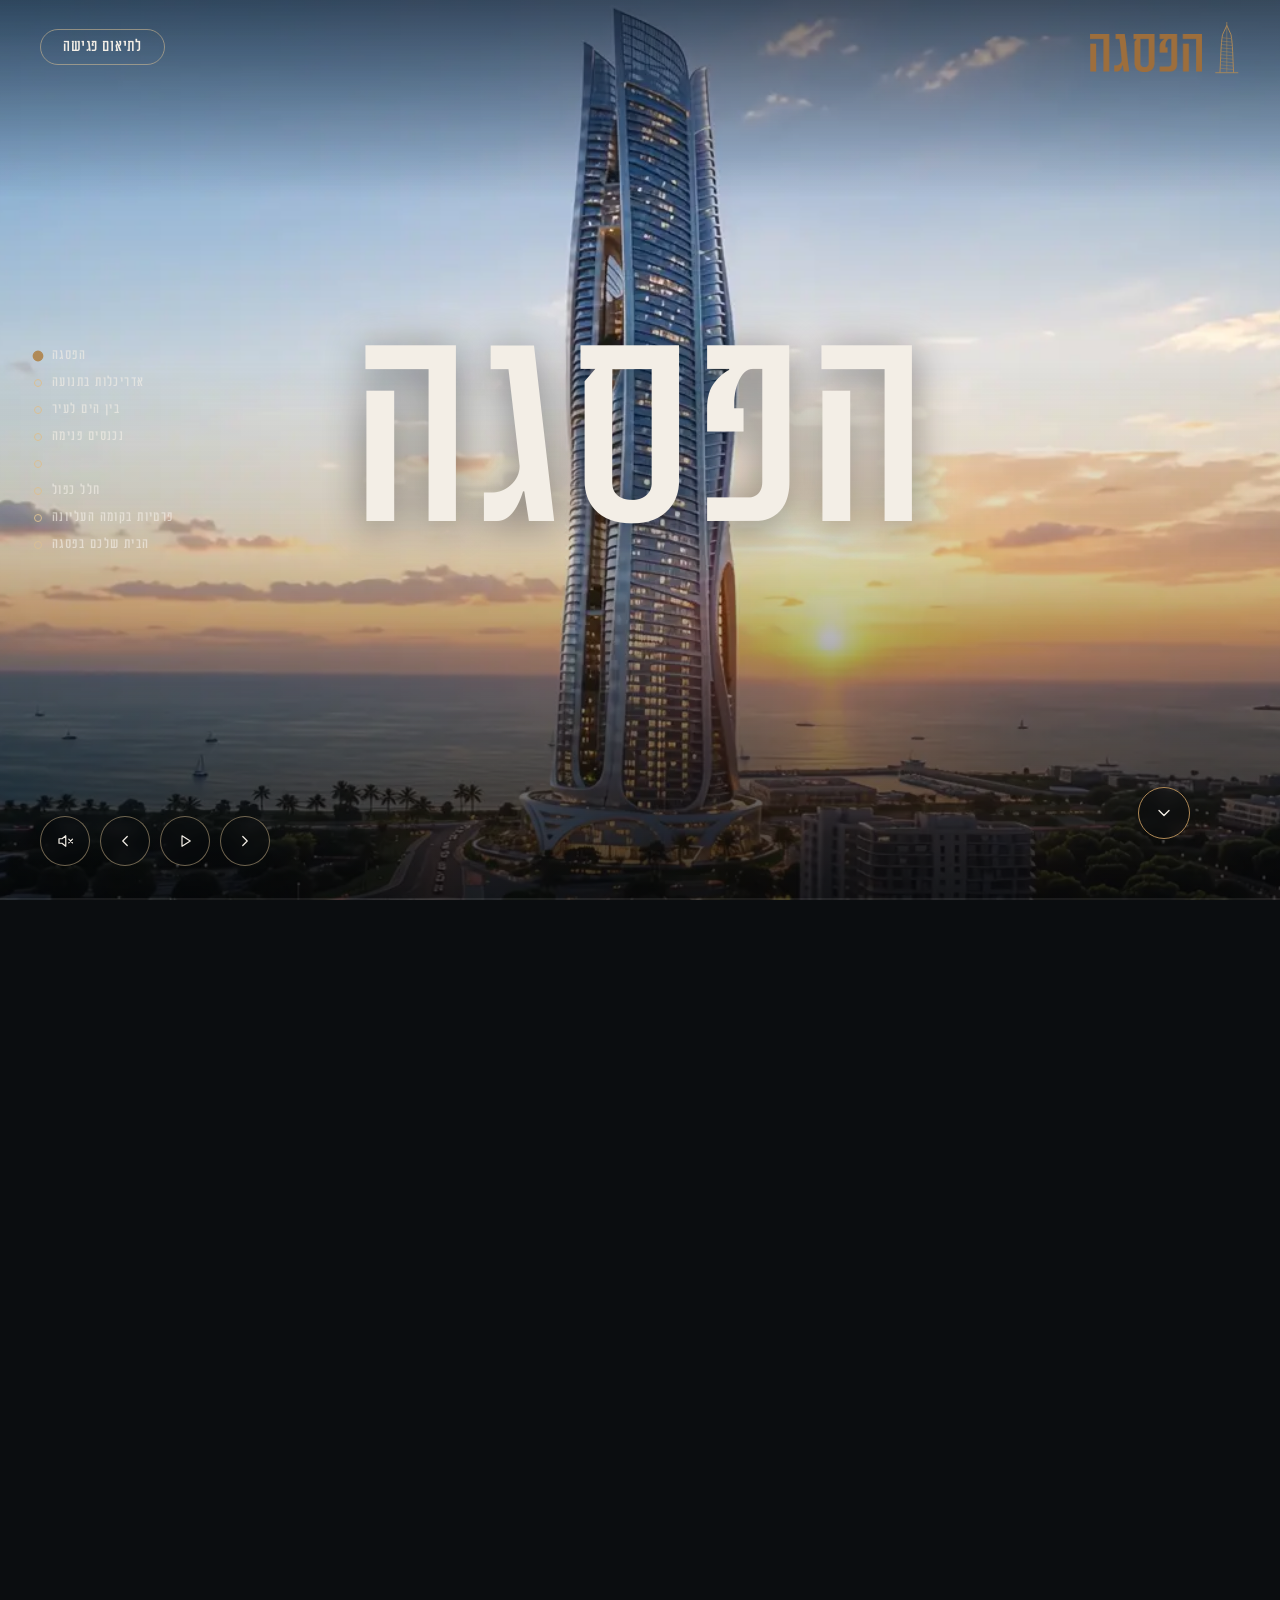
==== index.html @ 5bf7eaab "Arrow-only next button on the right under captions" ====
<!doctype html>
<html lang="he" dir="rtl">
<head>
<meta charset="utf-8">
<meta name="viewport" content="width=device-width, initial-scale=1">
<title>הפסגה</title>
<style>
  @font-face{font-family:"FbElitism";src:url([data-uri]) format("opentype");font-weight:100 900;font-style:normal;font-display:block}
  :root{
    --gold:#b08a57; --gold-soft:#d9bf94; --ink:#0b0d10; --text:#f3eee6; --muted:rgba(243,238,230,.65);
  }
  *{box-sizing:border-box;margin:0;padding:0}
  html{scroll-behavior:auto}
  body{background:var(--ink);color:var(--text);font-family:"FbElitism",system-ui,sans-serif;overflow-x:hidden}

  /* fixed stage */
  #stage{position:fixed;inset:0;z-index:0}
  #stage canvas{width:100%;height:100%;display:block}
  .shade{position:fixed;inset:0;z-index:1;pointer-events:none;
    background:linear-gradient(to top,rgba(5,6,8,.78) 0%,rgba(5,6,8,.15) 38%,rgba(5,6,8,0) 60%),
               linear-gradient(to bottom,rgba(5,6,8,.55) 0%,rgba(5,6,8,0) 22%)}

  /* scroll track */
  #track{position:relative;z-index:0}

  header{position:fixed;top:0;inset-inline:0;z-index:5;display:flex;align-items:center;justify-content:space-between;padding:22px 40px}
  header img{height:38px;width:auto}
  .brand{display:flex;align-items:flex-end;gap:12px}
  .brand svg{height:58px;width:auto;color:var(--gold)}
  header .brand svg{height:52px;margin-bottom:-2px}
  header .cta{color:var(--text);text-decoration:none;font-size:14px;letter-spacing:.06em;border:1px solid rgba(217,191,148,.55);padding:10px 22px;border-radius:999px;transition:.3s}
  header .cta:hover{background:var(--gold);border-color:var(--gold);color:#111}

  /* captions */
  .captions{position:fixed;z-index:3;inset-inline-start:7vw;bottom:15vh;max-width:560px;pointer-events:none}
  .cap{position:absolute;bottom:0;inset-inline-start:0;width:min(560px,86vw);opacity:0;transform:translateY(18px);transition:opacity .7s ease,transform .7s ease}
  .cap.on{opacity:1;transform:none}
  .cap .num{font-size:13px;letter-spacing:.3em;color:var(--gold-soft);margin-bottom:14px;display:flex;align-items:center;gap:12px}
  .cap .num::after{content:"";width:48px;height:1px;background:var(--gold)}
  .cap h2{font-family:"FbElitism",serif;font-weight:400;font-size:clamp(34px,4.6vw,64px);line-height:1.08;margin-bottom:14px}
  .cap p{font-size:clamp(15px,1.25vw,18px);line-height:1.65;color:var(--muted);font-weight:300}
  .cap .more{all:unset;pointer-events:auto;cursor:pointer;margin-top:26px;display:inline-flex;align-items:center;gap:12px;background:var(--gold);color:#111;font-family:inherit;font-size:clamp(16px,1.3vw,19px);letter-spacing:.04em;padding:15px 34px;border-radius:999px;transition:.3s}
  .cap .more:hover{background:var(--gold-soft)}
  .cap .more svg{width:18px;height:18px;fill:none;stroke:currentColor;stroke-width:1.8;stroke-linecap:round;stroke-linejoin:round}

  /* opening title, dead center */
  .hero{position:fixed;inset:0;z-index:3;display:grid;place-items:center;text-align:center;pointer-events:none;opacity:0;transform:scale(.97);transition:opacity .9s ease,transform .9s ease}
  .hero.on{opacity:1;transform:none}
  .hero h1{font-family:"FbElitism",serif;font-weight:400;font-size:clamp(96px,19vw,300px);line-height:1;letter-spacing:.02em;color:var(--text);text-shadow:0 6px 40px rgba(0,0,0,.45)}

  /* project details */
  #details{position:fixed;inset:0;z-index:8;display:grid;place-items:center;padding:16px;background:rgba(5,6,8,.72);backdrop-filter:blur(8px);opacity:0;pointer-events:none;transition:opacity .4s}
  #details.open{opacity:1;pointer-events:auto}
  #details .sheet{position:relative;width:min(640px,100%);max-height:calc(100vh - 32px);overflow:auto;background:#111418;border:1px solid rgba(217,191,148,.3);border-radius:18px;padding:40px clamp(22px,4vw,44px)}
  #details .brand{justify-content:center;margin-bottom:22px}
  #details .brand img{height:40px}
  #details h3{font-weight:400;font-size:clamp(24px,2.6vw,32px);text-align:center;margin-bottom:8px}
  #details .lead{text-align:center;color:var(--muted);line-height:1.6;margin-bottom:28px}
  #details dl{display:grid;grid-template-columns:auto 1fr;gap:14px 24px;border-block:1px solid rgba(217,191,148,.2);padding:24px 0;margin-bottom:28px}
  #details dt{color:var(--gold-soft);font-size:14px;letter-spacing:.06em;white-space:nowrap}
  #details dd{color:var(--text);line-height:1.5}
  #details .actions{display:flex;flex-wrap:wrap;gap:12px;justify-content:center}
  #details .actions a{text-decoration:none;color:var(--text);border:1px solid rgba(217,191,148,.55);padding:13px 28px;border-radius:999px;transition:.3s}
  #details .actions a.primary{background:var(--gold);border-color:var(--gold);color:#111}
  #details .actions a:hover{background:var(--gold-soft);border-color:var(--gold-soft);color:#111}
  #details .close{all:unset;cursor:pointer;position:absolute;top:16px;inset-inline-end:16px;width:38px;height:38px;border-radius:50%;display:grid;place-items:center;color:var(--muted);transition:.25s}
  #details .close:hover{color:var(--text);background:rgba(255,255,255,.08)}
  #details .close svg{width:18px;height:18px;fill:none;stroke:currentColor;stroke-width:1.8;stroke-linecap:round}

  /* chapter nav */
  nav.dots{position:fixed;z-index:4;inset-inline-end:34px;top:50%;transform:translateY(-50%);display:flex;flex-direction:column;gap:14px}
  nav.dots button{all:unset;font-family:inherit;cursor:pointer;display:flex;align-items:center;gap:10px;flex-direction:row-reverse;color:var(--muted);font-size:12px;letter-spacing:.12em}
  nav.dots button i{display:block;width:8px;height:8px;border-radius:50%;border:1px solid var(--gold-soft);transition:.3s}
  nav.dots button span{opacity:0;transition:.3s}
  nav.dots button:hover span,nav.dots button.on span{opacity:1}
  nav.dots button.on i{background:var(--gold);border-color:var(--gold);transform:scale(1.35)}

  /* controls */
  .controls{position:fixed;z-index:4;bottom:34px;inset-inline-end:40px;display:flex;gap:10px;align-items:center}
  .controls button{all:unset;cursor:pointer;width:48px;height:48px;border-radius:50%;border:1px solid rgba(217,191,148,.5);display:grid;place-items:center;color:var(--text);background:rgba(10,12,15,.35);backdrop-filter:blur(6px);transition:.25s}
  .controls button:hover{background:var(--gold);border-color:var(--gold);color:#111}
  .controls svg{width:18px;height:18px;fill:none;stroke:currentColor;stroke-width:1.6;stroke-linecap:round;stroke-linejoin:round}
  .controls button[hidden]{display:none}
  .controls button.on{border-color:var(--gold);color:var(--gold-soft)}

  /* progress */
  .progress{position:fixed;z-index:4;bottom:0;inset-inline:0;height:2px;background:rgba(255,255,255,.08)}
  .progress b{display:block;height:100%;width:0;background:var(--gold);transform-origin:right}

  /* next-section button: plays the next clip for visitors who'd rather not scroll */
  .nextsec{all:unset;position:fixed;z-index:4;inset-inline-start:7vw;bottom:max(24px,calc(15vh - 74px));transform:translateY(10px);cursor:pointer;color:var(--text);opacity:0;pointer-events:none;transition:opacity .5s,transform .5s}
  .nextsec.on{opacity:1;transform:none;pointer-events:auto}
  .nextsec b{display:grid;place-items:center;width:52px;height:52px;border-radius:50%;border:1px solid var(--gold);background:rgba(10,12,15,.35);backdrop-filter:blur(6px);transition:.25s;animation:nudge 2s ease-in-out infinite}
  .nextsec:hover b{background:var(--gold);color:#111}
  .nextsec svg{width:20px;height:20px;fill:none;stroke:currentColor;stroke-width:1.6;stroke-linecap:round;stroke-linejoin:round}
  @keyframes nudge{0%,100%{transform:none}50%{transform:translateY(5px)}}
  @keyframes drip{0%{transform:scaleY(0);transform-origin:top}50%{transform:scaleY(1);transform-origin:top}51%{transform-origin:bottom}100%{transform:scaleY(0);transform-origin:bottom}}

  /* loader */
  #loader{position:fixed;inset:0;z-index:10;background:var(--ink);display:grid;place-items:center;transition:opacity .8s}
  #loader .count{font-family:"FbElitism",serif;font-size:clamp(120px,22vw,320px);line-height:1;color:var(--gold);font-variant-numeric:tabular-nums}
  #loader .count.pop{animation:pop .22s ease-out}
  @keyframes pop{from{opacity:.25;transform:scale(.86)}to{opacity:1;transform:none}}
  #loader.done{opacity:0;pointer-events:none}

  @media (max-width:760px){
    header{padding:16px 18px} header img{height:28px} header .brand svg{height:38px} header .cta{padding:8px 14px;font-size:12px}
    #details dl{grid-template-columns:1fr;gap:4px} #details dd{margin-bottom:10px}
    .captions{inset-inline-start:18px;bottom:120px}
    nav.dots{inset-inline-end:14px} nav.dots span{display:none}
    .controls{bottom:22px;inset-inline-end:18px} .controls button{width:42px;height:42px}
    .nextsec{inset-inline-start:18px;bottom:46px}
  }
</style>
</head>
<body>

<!-- building drawing used next to the logo -->
<svg width="0" height="0" style="position:absolute" aria-hidden="true">
  <defs>
    <clipPath id="towerClip"><path d="M14 118C16 82 16 52 20 30L30 8L40 30C44 52 44 82 46 118Z"/></clipPath>
    <symbol id="tower" viewBox="0 0 60 122">
      <g fill="none" stroke="currentColor" stroke-linecap="round" stroke-linejoin="round">
        <path stroke-width="2.2" d="M14 118C16 82 16 52 20 30L30 8L40 30C44 52 44 82 46 118"/>
        <path stroke-width="1.6" d="M30 8V1"/>
        <g stroke-width="1.1" clip-path="url(#towerClip)">
          <path d="M0 38Q15 35 30 38T60 38M0 46Q15 43 30 46T60 46M0 54Q15 51 30 54T60 54M0 62Q15 59 30 62T60 62M0 70Q15 67 30 70T60 70M0 78Q15 75 30 78T60 78M0 86Q15 83 30 86T60 86M0 94Q15 91 30 94T60 94M0 102Q15 99 30 102T60 102M0 110Q15 107 30 110T60 110"/>
          <path d="M30 8V118"/>
        </g>
        <path stroke-width="2" d="M4 119H56"/>
      </g>
    </symbol>
  </defs>
</svg>

<div id="loader"><div class="count" id="lcount" dir="ltr">1</div></div>

<div id="stage"><canvas id="c"></canvas></div>
<div class="shade"></div>

<header>
  <div class="brand"><svg viewBox="0 0 60 122"><use href="#tower"/></svg><img src="logo.png" alt="הפסגה"></div>
  <a class="cta" href="#" id="ctaTop">לתיאום פגישה</a>
</header>

<div class="hero" id="hero"><h1>הפסגה</h1></div>
<div class="captions" id="captions"></div>

<div id="details" role="dialog" aria-modal="true" aria-labelledby="dTitle">
  <div class="sheet">
    <button class="close" id="dClose" title="סגירה"><svg viewBox="0 0 24 24"><path d="M6 6l12 12M18 6L6 18"/></svg></button>
    <div class="brand"><svg viewBox="0 0 60 122"><use href="#tower"/></svg><img src="logo.png" alt="הפסגה"></div>
    <h3 id="dTitle">פרטים על הפרויקט</h3>
    <p class="lead" id="dLead"></p>
    <dl id="dList"></dl>
    <div class="actions" id="dActions"></div>
  </div>
</div>
<nav class="dots" id="dots"></nav>

<div class="controls">
  <button id="prev" title="הקודם"><svg viewBox="0 0 24 24"><path d="M9 6l6 6-6 6"/></svg></button>
  <button id="play" title="נגן"><svg viewBox="0 0 24 24" id="playIcon"><path d="M8 5l11 7-11 7z"/></svg></button>
  <button id="next" title="הבא"><svg viewBox="0 0 24 24"><path d="M15 6l-6 6 6 6"/></svg></button>
  <button id="music" title="מוזיקה" hidden><svg viewBox="0 0 24 24" id="musicIcon"></svg></button>
</div>
<audio id="bgm" src="music.mp3" loop preload="none"></audio>

<button class="nextsec" id="nextSec" title="לחלק הבא" aria-label="לחלק הבא"><b><svg viewBox="0 0 24 24"><path d="M6 9l6 6 6-6"/></svg></b></button>
<div class="progress"><b id="pbar"></b></div>

<div id="track"></div>

<script>
/* ---------- content ---------- */
const CHAPTERS = [
  { frames:120, title:"הפסגה",                 text:"מגדל מגורים על קו המים. כאן השמיים מתחילים." },
  { frames:121, title:"אדריכלות בתנועה",        text:"קווים רכים שנפתחים אל הים, כמו גל שקפא באמצע תנועה." },
  { frames:121, title:"בין הים לעיר",           text:"מיקום שמחבר את קו החוף, הירוק והעיר — הכול מתחת לרגליים." },
  { frames:121, title:"נכנסים פנימה",           text:"המעבר מהנוף לבית קורה בצעד אחד." },
  { frames:120, title:"סלון בגובה השמיים",      text:"חלונות מרצפה לתקרה, אור של שקיעה בכל ערב." },
  { frames:120, title:"חלל כפול",               text:"גרם מדרגות פיסולי, תקרה כפולה ומרחב שנושם." },
  { frames:121, title:"פרטיות בקומה העליונה",   text:"מטבח שף, חומרים טבעיים ושקט של גובה." },
  { frames:120, title:"הבית שלכם בפסגה",        text:"מספר הדירות מוגבל. נשמח להראות לכם מקרוב." }
];
const PX_PER_FRAME = 14;          // scroll distance per frame (higher = slower)
const INTRO = 40;                 // scroll frames that hold on the opening still (intro.jpg) before the first clip
const FADE  = 18;                 // last intro frames, where the still dissolves into the first clip

/* project details shown by the closing call to action — replace the placeholders with the real details */
const PROJECT = {
  lead: "מגדל מגורים יוקרתי על קו המים, עם מספר מוגבל של דירות.",
  facts: [
    ["מיקום",        "קו החוף, בין הים לעיר"],
    ["סוג הפרויקט",  "מגדל מגורים יוקרתי"],
    ["דירות",         "דירות נוף ופנטהאוזים"],
    ["מפרט",          "חלונות מרצפה לתקרה, חללים כפולים, מטבח שף וחומרים טבעיים"],
    ["מועד אכלוס",   "יעודכן בקרוב"]
  ],
  phone: "050-0000000",            // placeholder
  whatsapp: "972500000000"         // placeholder, international format without +
};

/* ---------- index ---------- */
const starts=[]; let TOTAL=INTRO;
CHAPTERS.forEach(ch=>{starts.push(TOTAL); TOTAL+=ch.frames;});
const frames=new Array(TOTAL);    // Image objects
const loaded=new Uint8Array(TOTAL);
const intro=new Image();
const loc = g => { let c=CHAPTERS.length-1; while(c>0&&starts[c]>g) c--; return [c,g-starts[c]]; };   // intro frames count as chapter 0

/* ---------- build UI ---------- */
const capsEl=document.getElementById("captions"), dotsEl=document.getElementById("dots");
const caps=[];
CHAPTERS.forEach((ch,i)=>{
  let d;
  if(i===0) d=document.getElementById("hero");   // the opening chapter shows only the big centered title
  else {
    d=document.createElement("div"); d.className="cap";
    d.innerHTML=`<div class="num"><span dir="ltr">${String(i+1).padStart(2,"0")} / ${String(CHAPTERS.length).padStart(2,"0")}</span></div><h2>${ch.title}</h2><p>${ch.text}</p>`;
    if(i===CHAPTERS.length-1){
      const m=document.createElement("button"); m.className="more";
      m.innerHTML=`לפרטים על הפרויקט <svg viewBox="0 0 24 24"><path d="M15 6l-6 6 6 6"/></svg>`;
      m.onclick=openDetails; d.appendChild(m);
    }
    capsEl.appendChild(d);
  }
  caps.push(d);
  const b=document.createElement("button"); b.innerHTML=`<i></i><span>${ch.title}</span>`;
  b.onclick=()=>goTo(i); dotsEl.appendChild(b);
});
const dots=[...dotsEl.children];

/* ---------- details sheet ---------- */
const detailsEl=document.getElementById("details");
document.getElementById("dLead").textContent=PROJECT.lead;
PROJECT.facts.forEach(([k,v])=>{ const dt=document.createElement("dt"), dd=document.createElement("dd"); dt.textContent=k; dd.textContent=v; document.getElementById("dList").append(dt,dd); });
document.getElementById("dActions").innerHTML=
  `<a class="primary" href="tel:${PROJECT.phone.replace(/\D/g,"")}">התקשרו: <span dir="ltr">${PROJECT.phone}</span></a>`+
  `<a href="https://wa.me/${PROJECT.whatsapp}" target="_blank" rel="noopener">שלחו הודעה בוואטסאפ</a>`;
function openDetails(){ stopPlay(); detailsEl.classList.add("open"); }
function closeDetails(){ detailsEl.classList.remove("open"); }
document.getElementById("dClose").onclick=closeDetails;
detailsEl.onclick=e=>{ if(e.target===detailsEl) closeDetails(); };

const track=document.getElementById("track");
function sizeTrack(){ track.style.height=(TOTAL*PX_PER_FRAME+innerHeight)+"px"; }
sizeTrack();
const maxScroll=()=>document.documentElement.scrollHeight-innerHeight;

/* ---------- canvas ---------- */
const cv=document.getElementById("c"), ctx=cv.getContext("2d");
function resize(){
  const dpr=Math.min(devicePixelRatio||1,2);
  cv.width=Math.round(innerWidth*dpr); cv.height=Math.round(innerHeight*dpr);
  sizeTrack(); lastDrawn=-1;
}
addEventListener("resize",resize);

let lastDrawn=-1;
function draw(g){
  // nearest loaded frame (search backwards then forwards)
  let k=g;
  if(!loaded[k]){ let a=g,b=g; k=-1;
    while(a>=0||b<TOTAL){ if(a>=0&&loaded[a]){k=a;break} if(b<TOTAL&&loaded[b]){k=b;break} a--;b++; } }
  if(k<0||k===lastDrawn) return;
  if(k>=INTRO-FADE && k<INTRO && loaded[INTRO]){ cover(frames[INTRO],1); cover(intro,(INTRO-k)/FADE); }
  else cover(frames[k],1);
  lastDrawn=k;
}
function cover(img,alpha){
  const W=cv.width, H=cv.height;
  const s=Math.max(W/img.naturalWidth,H/img.naturalHeight);
  const w=img.naturalWidth*s, h=img.naturalHeight*s;
  ctx.globalAlpha=alpha; ctx.drawImage(img,(W-w)/2,(H-h)/2,w,h); ctx.globalAlpha=1;
}

/* ---------- loading: each chapter is one file in seq/ (works from localhost and when opened directly) ---------- */
let done=0;
const lcount=document.getElementById("lcount"), loader=document.getElementById("loader");
/* loader counts 1→10 quickly; it holds below 10 until the opening clip is loaded */
const COUNT_MS = 110;             // time per number
const counted=new Promise(res=>{
  const t0=performance.now(); let shown=1;
  (function tick(){
    const byTime=1+Math.floor((performance.now()-t0)/COUNT_MS);
    const byLoad=1+Math.floor(done/CHAPTERS[0].frames*9);
    const n=Math.min(10,byTime,byLoad);
    if(n!==shown){ shown=n; lcount.textContent=n; lcount.classList.remove("pop"); void lcount.offsetWidth; lcount.classList.add("pop"); }
    if(n>=10) setTimeout(res,260); else setTimeout(tick,30);
  })();
});
function loadScript(src){ return new Promise(res=>{ const s=document.createElement("script"); s.src=src; s.onload=res; s.onerror=res; document.head.appendChild(s); }); }
function decodeChapter(c){
  const list=(window.SEQ||{})[c+1]||[];
  return Promise.all(list.map((uri,i)=>new Promise(res=>{
    const g=starts[c]+i, im=new Image();
    im.onload=()=>{loaded[g]=1; done++; res();}; im.onerror=()=>{done++; res();};
    im.src=uri; frames[g]=im;
  })));
}
async function loadChapter(c){ await loadScript(`seq/${c+1}.js`); await decodeChapter(c); if(window.SEQ) delete window.SEQ[c+1]; }
(async()=>{
  await new Promise(res=>{ intro.onload=intro.onerror=res; intro.src="intro.jpg"; });
  for(let g=0;g<INTRO;g++){ frames[g]=intro; loaded[g]=intro.naturalWidth?1:0; }
  await loadChapter(0);
  await counted;
  resize(); loader.classList.add("done");
  for(let c=1;c<CHAPTERS.length;c++) await loadChapter(c);
})();

/* ---------- scroll → frame ---------- */
let target=0, current=0, activeCap=-1;
function onScroll(){
  const m=maxScroll(), p=m>0?Math.max(0,Math.min(1,scrollY/m)):0;
  target=p*(TOTAL-1);
  document.getElementById("pbar").style.width=(p*100)+"%";
}
addEventListener("scroll",onScroll,{passive:true});

function loop(){
  current+= (target-current)*0.18;
  if(Math.abs(target-current)<0.05) current=target;
  const g=Math.round(current);
  draw(g);
  const [c,i]=loc(g);
  // caption visible during the middle of each chapter; the opening title is up from the first frame
  const show = c===0 ? (i<CHAPTERS[0].frames-10 ? 0 : -1)
             : i>6 && i<CHAPTERS[c].frames-10 ? c : (c===CHAPTERS.length-1 && i>6 ? c : -1);
  if(show!==activeCap){ caps.forEach((el,k)=>el.classList.toggle("on",k===show)); activeCap=show; }
  dots.forEach((d,k)=>d.classList.toggle("on",k===c));
  nextSec.classList.toggle("on", !playing && c<CHAPTERS.length-1);
  requestAnimationFrame(loop);
}
requestAnimationFrame(loop);

/* ---------- navigation ---------- */
const frameToY = g => g/(TOTAL-1)*maxScroll();
let anim=null;
function scrollToY(y,dur){
  cancelAnimationFrame(anim); const y0=scrollY, d=y-y0, t0=performance.now();
  dur = dur ?? Math.min(2600,Math.max(700,Math.abs(d)*0.9));
  const step=t=>{ const k=Math.min(1,(t-t0)/dur), e=k<.5?2*k*k:1-Math.pow(-2*k+2,2)/2;
    scrollTo(0,y0+d*e); if(k<1) anim=requestAnimationFrame(step); };
  anim=requestAnimationFrame(step);
}
function curChapter(){ return loc(Math.round(target))[0]; }
function goTo(c){ stopPlay(); c=Math.max(0,Math.min(CHAPTERS.length-1,c));
  // land on the end of the chapter's intro (caption visible), so the clip plays on the way
  scrollToY(frameToY(starts[c]+CHAPTERS[c].frames-12));
}
document.getElementById("next").onclick=()=>{ const c=curChapter(); const endG=starts[c]+CHAPTERS[c].frames-12; goTo(Math.round(target)>=endG-1?c+1:c); };
document.getElementById("prev").onclick=()=>{ const c=curChapter(); stopPlay(); scrollToY(frameToY(c>0?starts[c-1]+CHAPTERS[c-1].frames-12:0)); };

/* autoplay: plays the sequence at real speed (24fps) */
let playing=false, lastT=0;
const playIcon=document.getElementById("playIcon");
function setIcon(){ playIcon.innerHTML = playing ? '<path d="M8 5v14M16 5v14"/>' : '<path d="M8 5l11 7-11 7z"/>'; }
let playUntil=null;               // scroll position where a next-section playback stops; null = play to the end
function stopPlay(){ playing=false; playUntil=null; setIcon(); }
function playStep(t){
  if(!playing) return;
  const dt=(t-lastT)/1000; lastT=t;
  const stopY=playUntil ?? maxScroll();
  const y=Math.min(stopY, scrollY + dt*24*(maxScroll()/(TOTAL-1)));
  scrollTo(0,y);
  if(y>=stopY-1){ stopPlay(); return; }
  requestAnimationFrame(playStep);
}
document.getElementById("play").onclick=()=>{
  cancelAnimationFrame(anim);
  playing=!playing; playUntil=null; setIcon();
  if(playing){ if(scrollY>=maxScroll()-1) scrollTo(0,0); lastT=performance.now(); requestAnimationFrame(playStep); }
};
/* next-section button: plays the following clip at real speed and stops where its caption shows */
const nextSec=document.getElementById("nextSec");
nextSec.onclick=()=>{
  const c=curChapter(); if(c>=CHAPTERS.length-1) return;
  cancelAnimationFrame(anim);
  playUntil=frameToY(starts[c+1]+CHAPTERS[c+1].frames-12);
  playing=true; setIcon(); lastT=performance.now(); requestAnimationFrame(playStep);
};
addEventListener("wheel",()=>{ if(playing) stopPlay(); cancelAnimationFrame(anim); },{passive:true});
addEventListener("touchstart",()=>{ if(playing) stopPlay(); cancelAnimationFrame(anim); },{passive:true});
addEventListener("keydown",e=>{
  if(detailsEl.classList.contains("open")){ if(e.key==="Escape") closeDetails(); return; }
  if(e.key==="ArrowDown"||e.key==="PageDown"||e.key==="ArrowLeft"){e.preventDefault();document.getElementById("next").click();}
  if(e.key==="ArrowUp"||e.key==="PageUp"||e.key==="ArrowRight"){e.preventDefault();document.getElementById("prev").click();}
  if(e.key===" "){e.preventDefault();document.getElementById("play").click();}
});
/* background music: plays music.mp3 from this folder as soon as the site opens; the button stops/resumes it
   and stays hidden when there is no such file. Browsers may block sound until the visitor's first click, tap
   or key press, so if autoplay is refused the music starts on that first interaction instead. */
const bgm=document.getElementById("bgm"), musicBtn=document.getElementById("music"), musicIcon=document.getElementById("musicIcon");
const SPEAKER='<path d="M4 9h4l5-4v14l-5-4H4z"/>';
let musicOn=false, fadeT;
function setMusicIcon(){ musicIcon.innerHTML = SPEAKER + (musicOn ? '<path d="M16.5 8.5a5 5 0 010 7M19 6a8.5 8.5 0 010 12"/>' : '<path d="M17 9.5l5 5M22 9.5l-5 5"/>'); musicBtn.classList.toggle("on",musicOn); }
function setMusic(on){
  musicOn=on; setMusicIcon(); clearInterval(fadeT);
  if(on){ bgm.volume=0; bgm.play().catch(()=>{ musicOn=false; setMusicIcon(); armGesture(); }); }
  fadeT=setInterval(()=>{
    bgm.volume=Math.max(0,Math.min(.6,bgm.volume+(on?.04:-.06)));
    if(on ? bgm.volume>=.6 : bgm.volume<=0){ clearInterval(fadeT); if(!on) bgm.pause(); }
  },60);
}
const GESTURES=["pointerdown","keydown","touchend"];
function startOnGesture(e){ if(musicBtn.contains(e.target)) return; disarmGesture(); setMusic(true); }
function armGesture(){ GESTURES.forEach(t=>addEventListener(t,startOnGesture,true)); }
function disarmGesture(){ GESTURES.forEach(t=>removeEventListener(t,startOnGesture,true)); }
musicBtn.onclick=()=>{ disarmGesture(); setMusic(!musicOn); };
setMusicIcon();
fetch("music.mp3",{method:"HEAD"}).then(r=>{ if(r.ok){ musicBtn.hidden=false; setMusic(true); } }).catch(()=>{});

document.getElementById("ctaTop").onclick=e=>{e.preventDefault(); goTo(CHAPTERS.length-1);};
onScroll();
</script>
</body>
</html>
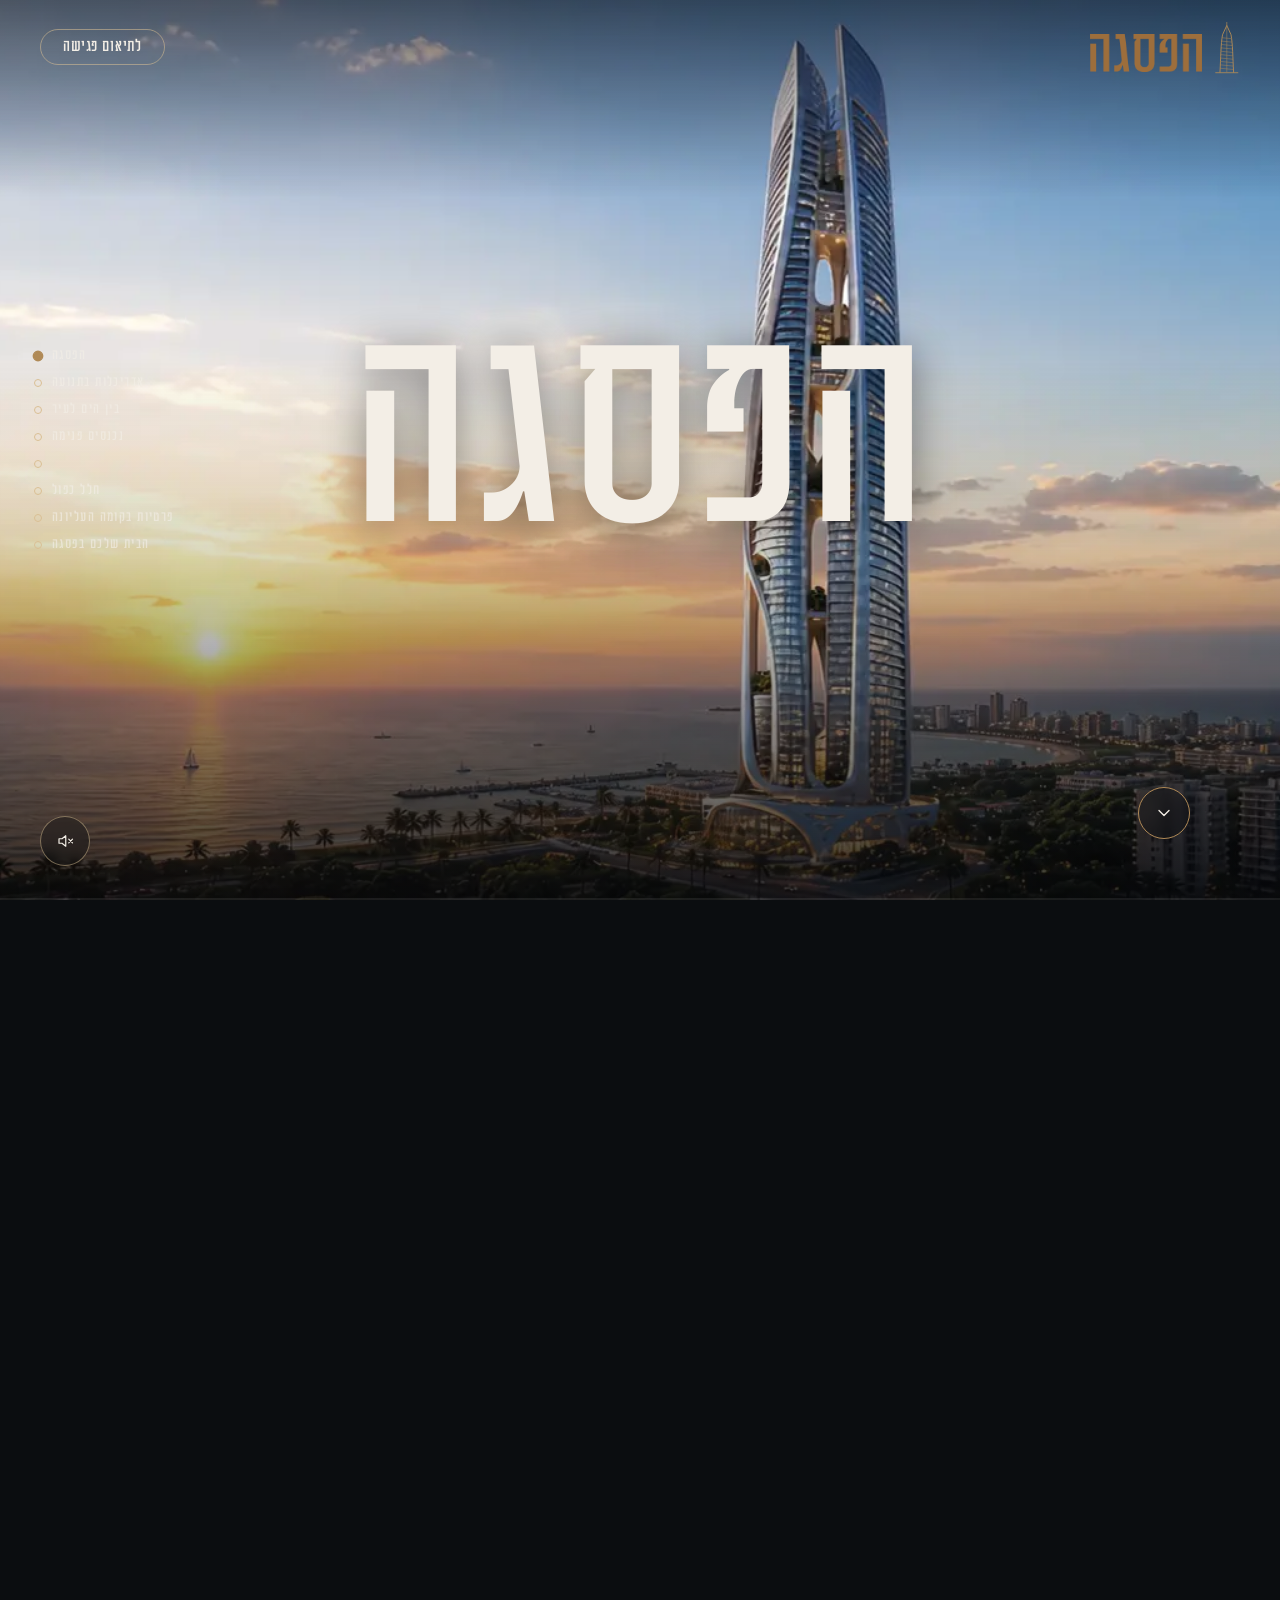
==== commit 7523334b: "Remove prev/play/next controls" ====
--- a/index.html
+++ b/index.html
@@ -159,9 +159,6 @@
 <nav class="dots" id="dots"></nav>
 
 <div class="controls">
-  <button id="prev" title="הקודם"><svg viewBox="0 0 24 24"><path d="M9 6l6 6-6 6"/></svg></button>
-  <button id="play" title="נגן"><svg viewBox="0 0 24 24" id="playIcon"><path d="M8 5l11 7-11 7z"/></svg></button>
-  <button id="next" title="הבא"><svg viewBox="0 0 24 24"><path d="M15 6l-6 6 6 6"/></svg></button>
   <button id="music" title="מוזיקה" hidden><svg viewBox="0 0 24 24" id="musicIcon"></svg></button>
 </div>
 <audio id="bgm" src="music.mp3" loop preload="none"></audio>
@@ -349,44 +346,34 @@
   // land on the end of the chapter's intro (caption visible), so the clip plays on the way
   scrollToY(frameToY(starts[c]+CHAPTERS[c].frames-12));
 }
-document.getElementById("next").onclick=()=>{ const c=curChapter(); const endG=starts[c]+CHAPTERS[c].frames-12; goTo(Math.round(target)>=endG-1?c+1:c); };
-document.getElementById("prev").onclick=()=>{ const c=curChapter(); stopPlay(); scrollToY(frameToY(c>0?starts[c-1]+CHAPTERS[c-1].frames-12:0)); };
-
-/* autoplay: plays the sequence at real speed (24fps) */
-let playing=false, lastT=0;
-const playIcon=document.getElementById("playIcon");
-function setIcon(){ playIcon.innerHTML = playing ? '<path d="M8 5v14M16 5v14"/>' : '<path d="M8 5l11 7-11 7z"/>'; }
-let playUntil=null;               // scroll position where a next-section playback stops; null = play to the end
-function stopPlay(){ playing=false; playUntil=null; setIcon(); }
+function nextChapter(){ const c=curChapter(); const endG=starts[c]+CHAPTERS[c].frames-12; goTo(Math.round(target)>=endG-1?c+1:c); }
+function prevChapter(){ const c=curChapter(); stopPlay(); scrollToY(frameToY(c>0?starts[c-1]+CHAPTERS[c-1].frames-12:0)); }
+
+/* next-section button: plays the following clip at real speed (24fps) and stops where its caption shows */
+let playing=false, lastT=0, playUntil=0;
+function stopPlay(){ playing=false; }
 function playStep(t){
   if(!playing) return;
   const dt=(t-lastT)/1000; lastT=t;
-  const stopY=playUntil ?? maxScroll();
-  const y=Math.min(stopY, scrollY + dt*24*(maxScroll()/(TOTAL-1)));
+  const y=Math.min(playUntil, scrollY + dt*24*(maxScroll()/(TOTAL-1)));
   scrollTo(0,y);
-  if(y>=stopY-1){ stopPlay(); return; }
+  if(y>=playUntil-1){ stopPlay(); return; }
   requestAnimationFrame(playStep);
 }
-document.getElementById("play").onclick=()=>{
-  cancelAnimationFrame(anim);
-  playing=!playing; playUntil=null; setIcon();
-  if(playing){ if(scrollY>=maxScroll()-1) scrollTo(0,0); lastT=performance.now(); requestAnimationFrame(playStep); }
-};
-/* next-section button: plays the following clip at real speed and stops where its caption shows */
 const nextSec=document.getElementById("nextSec");
 nextSec.onclick=()=>{
   const c=curChapter(); if(c>=CHAPTERS.length-1) return;
   cancelAnimationFrame(anim);
   playUntil=frameToY(starts[c+1]+CHAPTERS[c+1].frames-12);
-  playing=true; setIcon(); lastT=performance.now(); requestAnimationFrame(playStep);
+  playing=true; lastT=performance.now(); requestAnimationFrame(playStep);
 };
 addEventListener("wheel",()=>{ if(playing) stopPlay(); cancelAnimationFrame(anim); },{passive:true});
 addEventListener("touchstart",()=>{ if(playing) stopPlay(); cancelAnimationFrame(anim); },{passive:true});
 addEventListener("keydown",e=>{
   if(detailsEl.classList.contains("open")){ if(e.key==="Escape") closeDetails(); return; }
-  if(e.key==="ArrowDown"||e.key==="PageDown"||e.key==="ArrowLeft"){e.preventDefault();document.getElementById("next").click();}
-  if(e.key==="ArrowUp"||e.key==="PageUp"||e.key==="ArrowRight"){e.preventDefault();document.getElementById("prev").click();}
-  if(e.key===" "){e.preventDefault();document.getElementById("play").click();}
+  if(e.key==="ArrowDown"||e.key==="PageDown"||e.key==="ArrowLeft"){e.preventDefault();nextChapter();}
+  if(e.key==="ArrowUp"||e.key==="PageUp"||e.key==="ArrowRight"){e.preventDefault();prevChapter();}
+  if(e.key===" "){e.preventDefault();nextSec.click();}
 });
 /* background music: plays music.mp3 from this folder as soon as the site opens; the button stops/resumes it
    and stays hidden when there is no such file. Browsers may block sound until the visitor's first click, tap
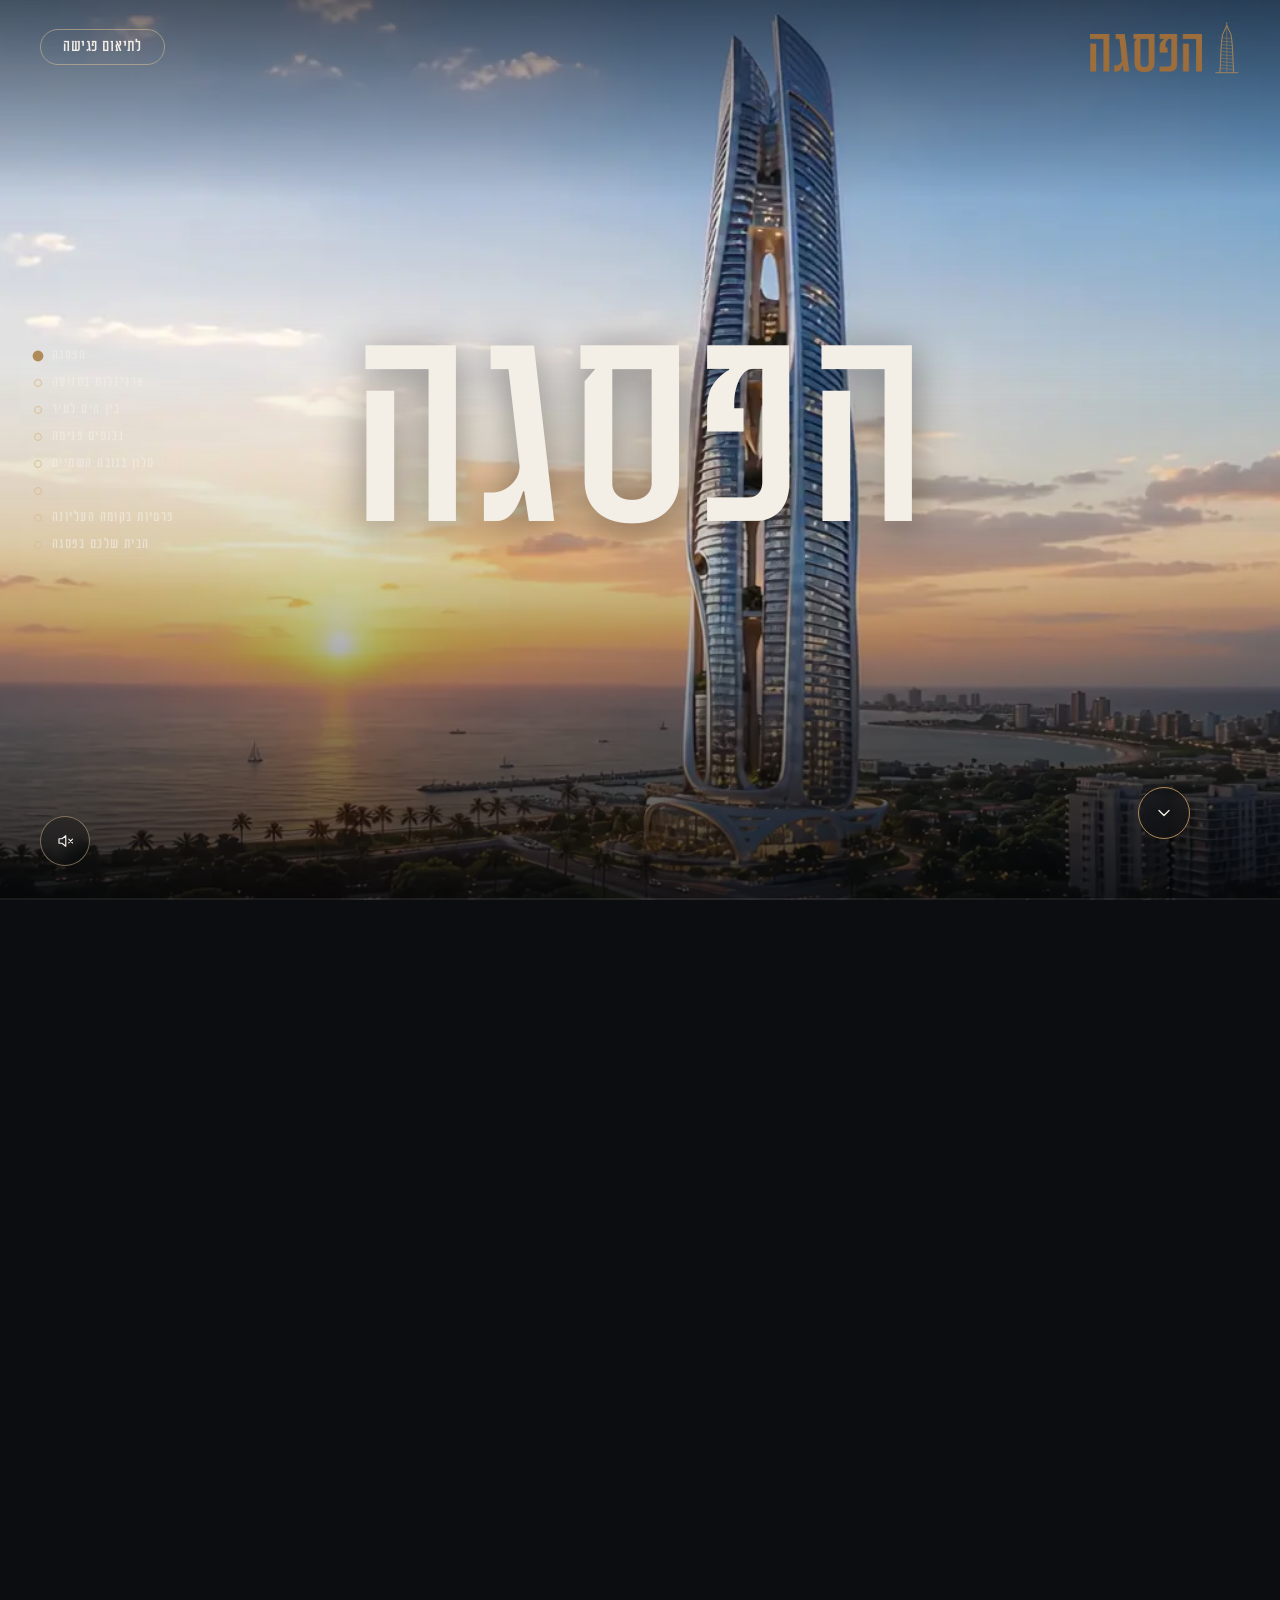
==== commit 6431c605: "Music plays only from the speaker button and stops reliably Co-Authored-By: Claude Opus 5.5 <noreply" ====
--- a/index.html
+++ b/index.html
@@ -375,28 +375,30 @@
   if(e.key==="ArrowUp"||e.key==="PageUp"||e.key==="ArrowRight"){e.preventDefault();prevChapter();}
   if(e.key===" "){e.preventDefault();nextSec.click();}
 });
-/* background music: plays music.mp3 from this folder as soon as the site opens; the button stops/resumes it
-   and stays hidden when there is no such file. Browsers may block sound until the visitor's first click, tap
-   or key press, so if autoplay is refused the music starts on that first interaction instead. */
+/* background music: music.mp3 from this folder, played only when the visitor presses the speaker button and
+   stopped by pressing it again. It also pauses while the tab is hidden or closed. The button stays hidden when
+   there is no such file. */
 const bgm=document.getElementById("bgm"), musicBtn=document.getElementById("music"), musicIcon=document.getElementById("musicIcon");
 const SPEAKER='<path d="M4 9h4l5-4v14l-5-4H4z"/>';
+const MUSIC_VOL=.6, FADE_STEPS=8;
 let musicOn=false, fadeT;
 function setMusicIcon(){ musicIcon.innerHTML = SPEAKER + (musicOn ? '<path d="M16.5 8.5a5 5 0 010 7M19 6a8.5 8.5 0 010 12"/>' : '<path d="M17 9.5l5 5M22 9.5l-5 5"/>'); musicBtn.classList.toggle("on",musicOn); }
-function setMusic(on){
-  musicOn=on; setMusicIcon(); clearInterval(fadeT);
-  if(on){ bgm.volume=0; bgm.play().catch(()=>{ musicOn=false; setMusicIcon(); armGesture(); }); }
+// counts fade steps instead of reading bgm.volume back, so the pause always happens (iOS ignores volume)
+function fadeTo(on){
+  clearInterval(fadeT); let k=0;
+  if(on){ bgm.volume=0; bgm.play().catch(()=>{ musicOn=false; setMusicIcon(); }); }
   fadeT=setInterval(()=>{
-    bgm.volume=Math.max(0,Math.min(.6,bgm.volume+(on?.04:-.06)));
-    if(on ? bgm.volume>=.6 : bgm.volume<=0){ clearInterval(fadeT); if(!on) bgm.pause(); }
-  },60);
-}
-const GESTURES=["pointerdown","keydown","touchend"];
-function startOnGesture(e){ if(musicBtn.contains(e.target)) return; disarmGesture(); setMusic(true); }
-function armGesture(){ GESTURES.forEach(t=>addEventListener(t,startOnGesture,true)); }
-function disarmGesture(){ GESTURES.forEach(t=>removeEventListener(t,startOnGesture,true)); }
-musicBtn.onclick=()=>{ disarmGesture(); setMusic(!musicOn); };
+    k++; const v=MUSIC_VOL*(on ? k/FADE_STEPS : 1-k/FADE_STEPS);
+    try{ bgm.volume=Math.max(0,Math.min(MUSIC_VOL,v)); }catch(e){}
+    if(k>=FADE_STEPS){ clearInterval(fadeT); if(!on) bgm.pause(); }
+  },50);
+}
+function setMusic(on){ musicOn=on; setMusicIcon(); fadeTo(on); }
+musicBtn.onclick=()=>setMusic(!musicOn);
+document.addEventListener("visibilitychange",()=>{ if(!musicOn) return; if(document.hidden){ clearInterval(fadeT); bgm.pause(); } else fadeTo(true); });
+addEventListener("pagehide",()=>{ clearInterval(fadeT); bgm.pause(); });
 setMusicIcon();
-fetch("music.mp3",{method:"HEAD"}).then(r=>{ if(r.ok){ musicBtn.hidden=false; setMusic(true); } }).catch(()=>{});
+fetch("music.mp3",{method:"HEAD"}).then(r=>{ if(r.ok) musicBtn.hidden=false; }).catch(()=>{});
 
 document.getElementById("ctaTop").onclick=e=>{e.preventDefault(); goTo(CHAPTERS.length-1);};
 onScroll();
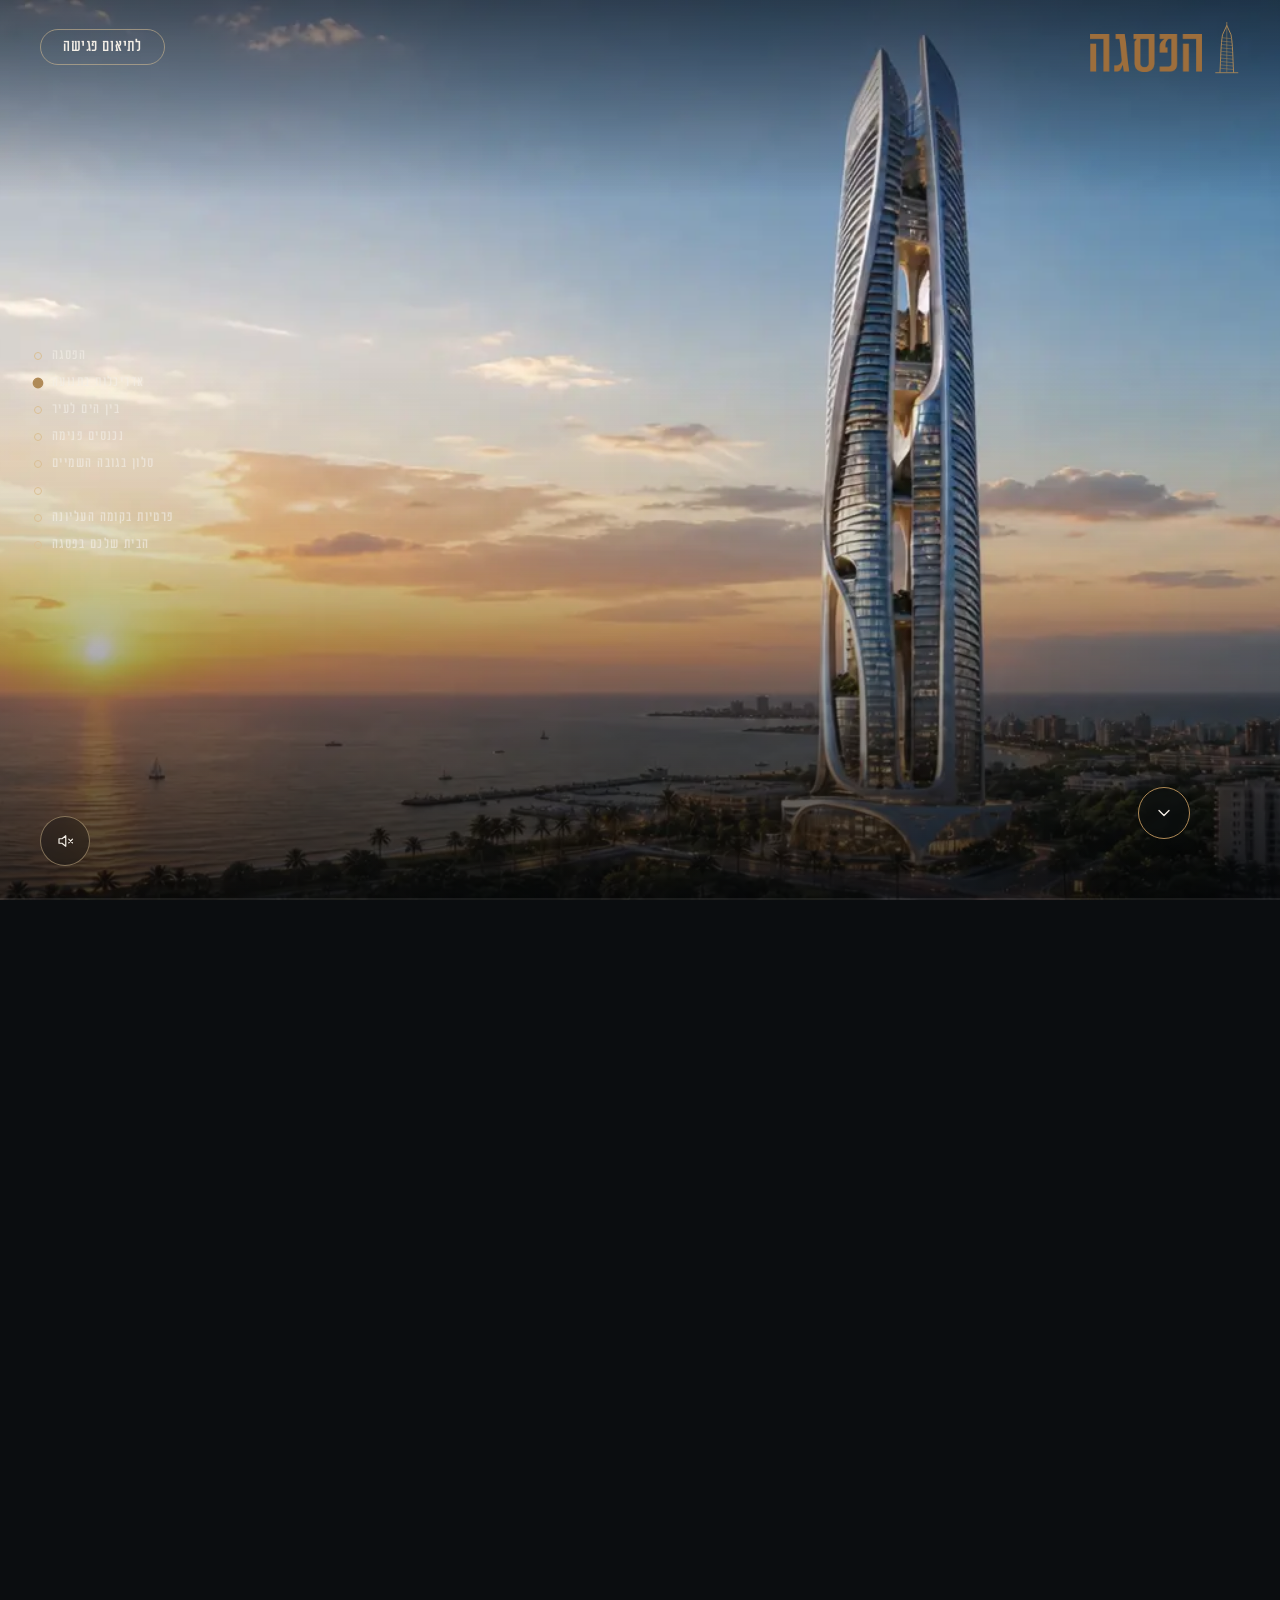
==== commit 6dcb4486: "Meeting button opens a pre-filled email Co-Authored-By: Claude Opus 5.5 <noreply@anthropic.com>" ====
--- a/index.html
+++ b/index.html
@@ -195,7 +195,8 @@
     ["מועד אכלוס",   "יעודכן בקרוב"]
   ],
   phone: "050-0000000",            // placeholder
-  whatsapp: "972500000000"         // placeholder, international format without +
+  whatsapp: "972500000000",        // placeholder, international format without +
+  meeting: "pisga.marom@gmail.com"                    // "לתיאום פגישה" target: a booking page (https://calendly.com/...) or an email address; empty = scroll to the last section
 };
 
 /* ---------- index ---------- */
@@ -400,7 +401,12 @@
 setMusicIcon();
 fetch("music.mp3",{method:"HEAD"}).then(r=>{ if(r.ok) musicBtn.hidden=false; }).catch(()=>{});
 
-document.getElementById("ctaTop").onclick=e=>{e.preventDefault(); goTo(CHAPTERS.length-1);};
+const ctaTop=document.getElementById("ctaTop");
+if(PROJECT.meeting.includes("@")){
+  ctaTop.href=`mailto:${PROJECT.meeting}?subject=${encodeURIComponent("תיאום פגישה - הפסגה")}&body=${encodeURIComponent("שלום,\nאשמח לתאם פגישה לגבי פרויקט הפסגה.\n\nשם:\nטלפון:\nמועד נוח:\n")}`;
+} else if(PROJECT.meeting){
+  ctaTop.href=PROJECT.meeting; ctaTop.target="_blank"; ctaTop.rel="noopener";
+} else ctaTop.onclick=e=>{e.preventDefault(); goTo(CHAPTERS.length-1);};
 onScroll();
 </script>
 </body>
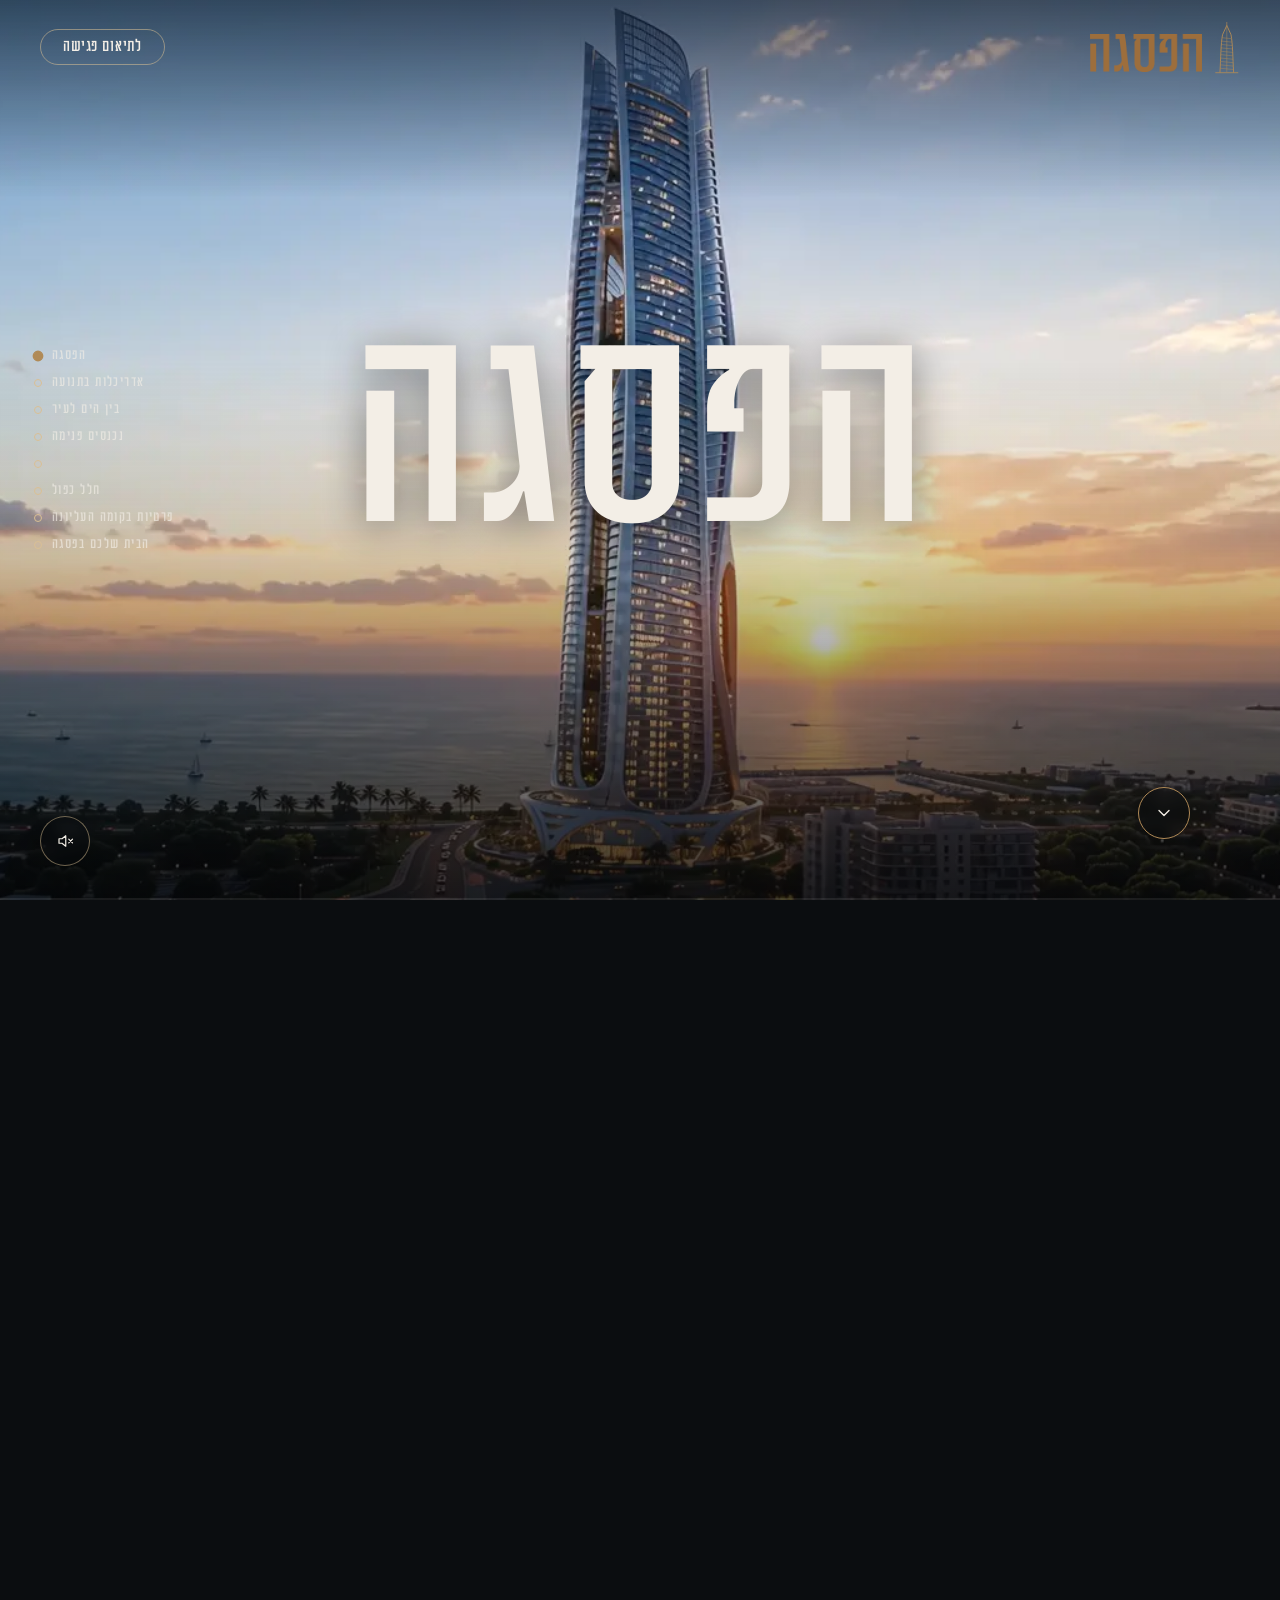
==== commit 90bd4654: "Contact form popup for meeting requests, sent by email via FormSubmit Co-Authored-By: Claude Opus 5." ====
--- a/index.html
+++ b/index.html
@@ -49,23 +49,39 @@
   .hero h1{font-family:"FbElitism",serif;font-weight:400;font-size:clamp(96px,19vw,300px);line-height:1;letter-spacing:.02em;color:var(--text);text-shadow:0 6px 40px rgba(0,0,0,.45)}
 
   /* project details */
-  #details{position:fixed;inset:0;z-index:8;display:grid;place-items:center;padding:16px;background:rgba(5,6,8,.72);backdrop-filter:blur(8px);opacity:0;pointer-events:none;transition:opacity .4s}
-  #details.open{opacity:1;pointer-events:auto}
-  #details .sheet{position:relative;width:min(640px,100%);max-height:calc(100vh - 32px);overflow:auto;background:#111418;border:1px solid rgba(217,191,148,.3);border-radius:18px;padding:40px clamp(22px,4vw,44px)}
-  #details .brand{justify-content:center;margin-bottom:22px}
-  #details .brand img{height:40px}
-  #details h3{font-weight:400;font-size:clamp(24px,2.6vw,32px);text-align:center;margin-bottom:8px}
-  #details .lead{text-align:center;color:var(--muted);line-height:1.6;margin-bottom:28px}
-  #details dl{display:grid;grid-template-columns:auto 1fr;gap:14px 24px;border-block:1px solid rgba(217,191,148,.2);padding:24px 0;margin-bottom:28px}
-  #details dt{color:var(--gold-soft);font-size:14px;letter-spacing:.06em;white-space:nowrap}
-  #details dd{color:var(--text);line-height:1.5}
-  #details .actions{display:flex;flex-wrap:wrap;gap:12px;justify-content:center}
-  #details .actions a{text-decoration:none;color:var(--text);border:1px solid rgba(217,191,148,.55);padding:13px 28px;border-radius:999px;transition:.3s}
-  #details .actions a.primary{background:var(--gold);border-color:var(--gold);color:#111}
-  #details .actions a:hover{background:var(--gold-soft);border-color:var(--gold-soft);color:#111}
-  #details .close{all:unset;cursor:pointer;position:absolute;top:16px;inset-inline-end:16px;width:38px;height:38px;border-radius:50%;display:grid;place-items:center;color:var(--muted);transition:.25s}
-  #details .close:hover{color:var(--text);background:rgba(255,255,255,.08)}
-  #details .close svg{width:18px;height:18px;fill:none;stroke:currentColor;stroke-width:1.8;stroke-linecap:round}
+  .modal{position:fixed;inset:0;z-index:8;display:grid;place-items:center;padding:16px;background:rgba(5,6,8,.72);backdrop-filter:blur(8px);opacity:0;pointer-events:none;transition:opacity .4s}
+  .modal.open{opacity:1;pointer-events:auto}
+  .modal .sheet{position:relative;width:min(640px,100%);max-height:calc(100vh - 32px);overflow:auto;background:#111418;border:1px solid rgba(217,191,148,.3);border-radius:18px;padding:40px clamp(22px,4vw,44px)}
+  .modal .brand{justify-content:center;margin-bottom:22px}
+  .modal .brand img{height:40px}
+  .modal h3{font-weight:400;font-size:clamp(24px,2.6vw,32px);text-align:center;margin-bottom:8px}
+  .modal .lead{text-align:center;color:var(--muted);line-height:1.6;margin-bottom:28px}
+  .modal dl{display:grid;grid-template-columns:auto 1fr;gap:14px 24px;border-block:1px solid rgba(217,191,148,.2);padding:24px 0;margin-bottom:28px}
+  .modal dt{color:var(--gold-soft);font-size:14px;letter-spacing:.06em;white-space:nowrap}
+  .modal dd{color:var(--text);line-height:1.5}
+  .modal .actions{display:flex;flex-wrap:wrap;gap:12px;justify-content:center}
+  .modal .actions a{text-decoration:none;color:var(--text);border:1px solid rgba(217,191,148,.55);padding:13px 28px;border-radius:999px;transition:.3s}
+  .modal .actions a.primary{background:var(--gold);border-color:var(--gold);color:#111}
+  .modal .actions a:hover{background:var(--gold-soft);border-color:var(--gold-soft);color:#111}
+  .modal .close{all:unset;cursor:pointer;position:absolute;top:16px;inset-inline-end:16px;width:38px;height:38px;border-radius:50%;display:grid;place-items:center;color:var(--muted);transition:.25s}
+  .modal .close:hover{color:var(--text);background:rgba(255,255,255,.08)}
+  .modal .close svg{width:18px;height:18px;fill:none;stroke:currentColor;stroke-width:1.8;stroke-linecap:round}
+
+  /* contact form */
+  .modal form{display:grid;grid-template-columns:1fr 1fr;gap:16px}
+  .modal label{display:flex;flex-direction:column;gap:8px;font-size:14px;color:var(--gold-soft);letter-spacing:.04em}
+  .modal label.full,.modal .send,.modal .status{grid-column:1/-1}
+  .modal input,.modal textarea{font:inherit;font-size:16px;letter-spacing:normal;color:var(--text);background:rgba(255,255,255,.04);border:1px solid rgba(217,191,148,.3);border-radius:10px;padding:12px 14px;outline:none;transition:border-color .2s}
+  .modal input:focus,.modal textarea:focus{border-color:var(--gold)}
+  .modal textarea{resize:vertical;min-height:84px}
+  .modal .hp{position:absolute;left:-9999px;width:1px;height:1px;opacity:0}
+  .modal .send{all:unset;cursor:pointer;justify-self:center;margin-top:6px;background:var(--gold);color:#111;font-family:inherit;font-size:17px;padding:14px 44px;border-radius:999px;transition:.3s}
+  .modal .send:hover{background:var(--gold-soft)}
+  .modal .send:disabled{opacity:.6;cursor:wait}
+  .modal .status{text-align:center;color:var(--muted);min-height:1.4em;line-height:1.6}
+  .modal .status a{color:var(--gold-soft)}
+  .modal .thanks{text-align:center;padding:24px 0 8px}
+  .modal .thanks p{color:var(--muted);line-height:1.6;margin-top:10px}
 
   /* chapter nav */
   nav.dots{position:fixed;z-index:4;inset-inline-end:34px;top:50%;transform:translateY(-50%);display:flex;flex-direction:column;gap:14px}
@@ -105,7 +121,8 @@
 
   @media (max-width:760px){
     header{padding:16px 18px} header img{height:28px} header .brand svg{height:38px} header .cta{padding:8px 14px;font-size:12px}
-    #details dl{grid-template-columns:1fr;gap:4px} #details dd{margin-bottom:10px}
+    .modal dl{grid-template-columns:1fr;gap:4px} .modal dd{margin-bottom:10px}
+    .modal form{grid-template-columns:1fr}
     .captions{inset-inline-start:18px;bottom:120px}
     nav.dots{inset-inline-end:14px} nav.dots span{display:none}
     .controls{bottom:22px;inset-inline-end:18px} .controls button{width:42px;height:42px}
@@ -146,14 +163,33 @@
 <div class="hero" id="hero"><h1>הפסגה</h1></div>
 <div class="captions" id="captions"></div>
 
-<div id="details" role="dialog" aria-modal="true" aria-labelledby="dTitle">
+<div class="modal" id="details" role="dialog" aria-modal="true" aria-labelledby="dTitle">
   <div class="sheet">
-    <button class="close" id="dClose" title="סגירה"><svg viewBox="0 0 24 24"><path d="M6 6l12 12M18 6L6 18"/></svg></button>
+    <button class="close" title="סגירה"><svg viewBox="0 0 24 24"><path d="M6 6l12 12M18 6L6 18"/></svg></button>
     <div class="brand"><svg viewBox="0 0 60 122"><use href="#tower"/></svg><img src="logo.png" alt="הפסגה"></div>
     <h3 id="dTitle">פרטים על הפרויקט</h3>
     <p class="lead" id="dLead"></p>
     <dl id="dList"></dl>
     <div class="actions" id="dActions"></div>
+  </div>
+</div>
+
+<div class="modal" id="contact" role="dialog" aria-modal="true" aria-labelledby="cTitle">
+  <div class="sheet">
+    <button class="close" title="סגירה"><svg viewBox="0 0 24 24"><path d="M6 6l12 12M18 6L6 18"/></svg></button>
+    <div class="brand"><svg viewBox="0 0 60 122"><use href="#tower"/></svg><img src="logo.png" alt="הפסגה"></div>
+    <h3 id="cTitle">לתיאום פגישה</h3>
+    <p class="lead">השאירו פרטים ונחזור אליכם בהקדם.</p>
+    <form id="cForm">
+      <input class="hp" type="text" name="_honey" tabindex="-1" autocomplete="off" aria-hidden="true">
+      <label>שם מלא<input name="שם" required autocomplete="name"></label>
+      <label>טלפון<input name="טלפון" type="tel" required autocomplete="tel" dir="ltr"></label>
+      <label>אימייל<input name="אימייל" type="email" autocomplete="email" dir="ltr"></label>
+      <label>מועד נוח לפגישה<input name="מועד נוח" placeholder="לדוגמה: יום ג׳ אחר הצהריים"></label>
+      <label class="full">הודעה<textarea name="הודעה" rows="3"></textarea></label>
+      <button class="send" type="submit">שליחה</button>
+      <p class="status" id="cStatus" role="status"></p>
+    </form>
   </div>
 </div>
 <nav class="dots" id="dots"></nav>
@@ -196,7 +232,7 @@
   ],
   phone: "050-0000000",            // placeholder
   whatsapp: "972500000000",        // placeholder, international format without +
-  meeting: "pisga.marom@gmail.com"                    // "לתיאום פגישה" target: a booking page (https://calendly.com/...) or an email address; empty = scroll to the last section
+  email: "pisga.marom@gmail.com"   // the "לתיאום פגישה" contact form is sent here (through formsubmit.co)
 };
 
 /* ---------- index ---------- */
@@ -219,7 +255,7 @@
     if(i===CHAPTERS.length-1){
       const m=document.createElement("button"); m.className="more";
       m.innerHTML=`לפרטים על הפרויקט <svg viewBox="0 0 24 24"><path d="M15 6l-6 6 6 6"/></svg>`;
-      m.onclick=openDetails; d.appendChild(m);
+      m.onclick=()=>openModal(detailsEl); d.appendChild(m);
     }
     capsEl.appendChild(d);
   }
@@ -236,10 +272,35 @@
 document.getElementById("dActions").innerHTML=
   `<a class="primary" href="tel:${PROJECT.phone.replace(/\D/g,"")}">התקשרו: <span dir="ltr">${PROJECT.phone}</span></a>`+
   `<a href="https://wa.me/${PROJECT.whatsapp}" target="_blank" rel="noopener">שלחו הודעה בוואטסאפ</a>`;
-function openDetails(){ stopPlay(); detailsEl.classList.add("open"); }
-function closeDetails(){ detailsEl.classList.remove("open"); }
-document.getElementById("dClose").onclick=closeDetails;
-detailsEl.onclick=e=>{ if(e.target===detailsEl) closeDetails(); };
+
+/* ---------- popups (details, contact) ---------- */
+function openModal(m){ stopPlay(); m.classList.add("open"); }
+function closeModal(m){ m.classList.remove("open"); }
+document.querySelectorAll(".modal").forEach(m=>{
+  m.querySelector(".close").onclick=()=>closeModal(m);
+  m.onclick=e=>{ if(e.target===m) closeModal(m); };
+});
+
+/* ---------- contact form: posted to PROJECT.email through formsubmit.co (no server needed) ---------- */
+const contactEl=document.getElementById("contact"), cForm=document.getElementById("cForm"), cStatus=document.getElementById("cStatus");
+cForm.onsubmit=async e=>{
+  e.preventDefault();
+  if(cForm._honey.value) return;                 // bots fill the hidden field
+  const data=Object.fromEntries(new FormData(cForm)); delete data._honey;
+  const send=cForm.querySelector(".send"); send.disabled=true; cStatus.textContent="שולח...";
+  try{
+    const r=await fetch(`https://formsubmit.co/ajax/${PROJECT.email}`,{
+      method:"POST", headers:{"Content-Type":"application/json","Accept":"application/json"},
+      body:JSON.stringify({...data, _subject:"פנייה חדשה לתיאום פגישה - הפסגה", _template:"table", ...(data["אימייל"]?{_replyto:data["אימייל"]}:{})})
+    });
+    const j=await r.json().catch(()=>({}));
+    if(!r.ok || String(j.success)!=="true") throw new Error(j.message||r.status);
+    cForm.outerHTML=`<div class="thanks"><h3>תודה, ${data["שם"].replace(/[<>&]/g,"")}!</h3><p>הפרטים התקבלו. נחזור אליכם בהקדם לתיאום הפגישה.</p></div>`;
+  }catch(err){
+    send.disabled=false;
+    cStatus.innerHTML=`השליחה לא הצליחה. אפשר לנסות שוב או לכתוב לנו ישירות: <a href="mailto:${PROJECT.email}" dir="ltr">${PROJECT.email}</a>`;
+  }
+};
 
 const track=document.getElementById("track");
 function sizeTrack(){ track.style.height=(TOTAL*PX_PER_FRAME+innerHeight)+"px"; }
@@ -371,7 +432,8 @@
 addEventListener("wheel",()=>{ if(playing) stopPlay(); cancelAnimationFrame(anim); },{passive:true});
 addEventListener("touchstart",()=>{ if(playing) stopPlay(); cancelAnimationFrame(anim); },{passive:true});
 addEventListener("keydown",e=>{
-  if(detailsEl.classList.contains("open")){ if(e.key==="Escape") closeDetails(); return; }
+  const openM=document.querySelector(".modal.open");
+  if(openM){ if(e.key==="Escape") closeModal(openM); return; }
   if(e.key==="ArrowDown"||e.key==="PageDown"||e.key==="ArrowLeft"){e.preventDefault();nextChapter();}
   if(e.key==="ArrowUp"||e.key==="PageUp"||e.key==="ArrowRight"){e.preventDefault();prevChapter();}
   if(e.key===" "){e.preventDefault();nextSec.click();}
@@ -401,12 +463,7 @@
 setMusicIcon();
 fetch("music.mp3",{method:"HEAD"}).then(r=>{ if(r.ok) musicBtn.hidden=false; }).catch(()=>{});
 
-const ctaTop=document.getElementById("ctaTop");
-if(PROJECT.meeting.includes("@")){
-  ctaTop.href=`mailto:${PROJECT.meeting}?subject=${encodeURIComponent("תיאום פגישה - הפסגה")}&body=${encodeURIComponent("שלום,\nאשמח לתאם פגישה לגבי פרויקט הפסגה.\n\nשם:\nטלפון:\nמועד נוח:\n")}`;
-} else if(PROJECT.meeting){
-  ctaTop.href=PROJECT.meeting; ctaTop.target="_blank"; ctaTop.rel="noopener";
-} else ctaTop.onclick=e=>{e.preventDefault(); goTo(CHAPTERS.length-1);};
+document.getElementById("ctaTop").onclick=e=>{ e.preventDefault(); openModal(contactEl); };
 onScroll();
 </script>
 </body>
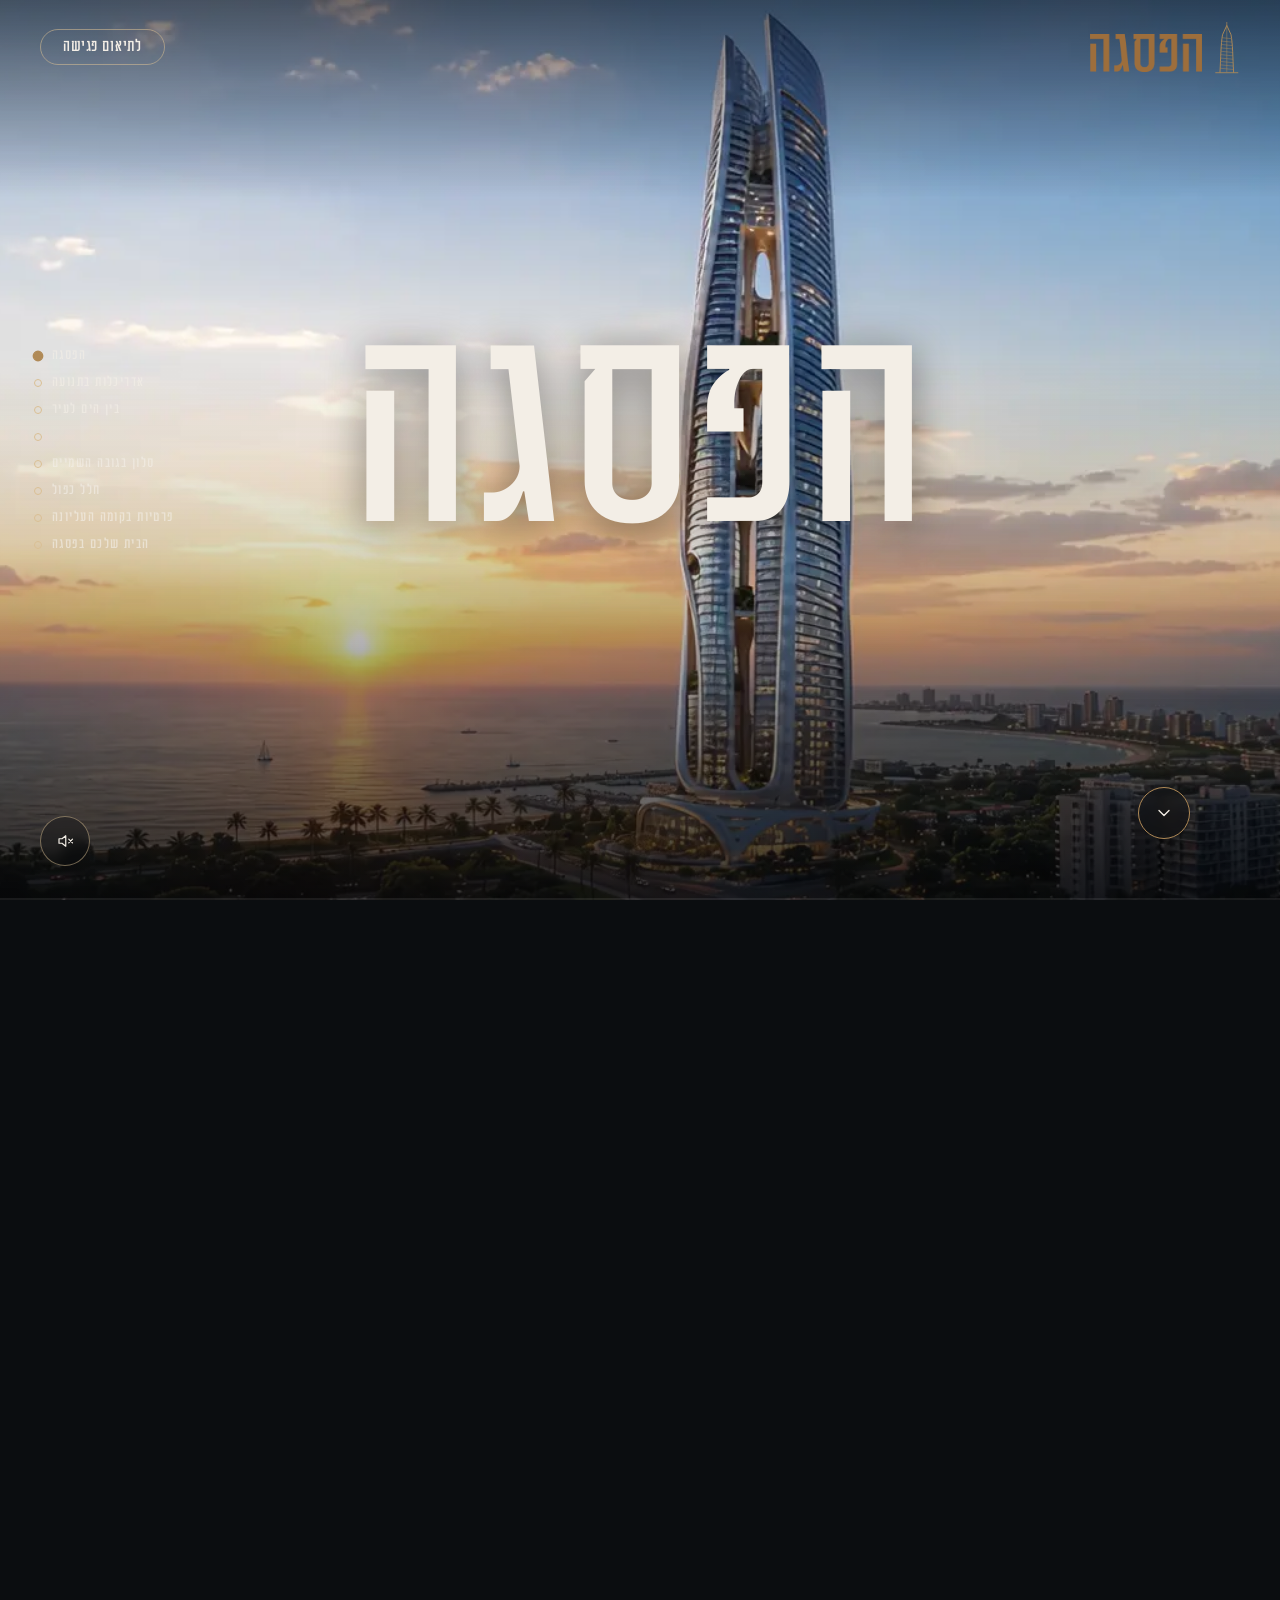
==== commit 8dec2125: "Footer credit with WhatsApp link, shown in the last section Co-Authored-By: Claude Opus 5.5 <noreply" ====
--- a/index.html
+++ b/index.html
@@ -100,6 +100,10 @@
   .controls button.on{border-color:var(--gold);color:var(--gold-soft)}
 
   /* progress */
+  .credit{position:fixed;z-index:4;bottom:14px;left:50%;transform:translate(-50%,6px);font-size:13px;letter-spacing:.06em;color:var(--muted);white-space:nowrap;opacity:0;pointer-events:none;transition:opacity .6s,transform .6s}
+  .credit.on{opacity:1;transform:translate(-50%,0);pointer-events:auto}
+  .credit a{color:var(--gold-soft);text-decoration:none;border-bottom:1px solid rgba(217,191,148,.4);padding-bottom:1px;transition:.25s}
+  .credit a:hover{color:var(--text);border-color:var(--gold)}
   .progress{position:fixed;z-index:4;bottom:0;inset-inline:0;height:2px;background:rgba(255,255,255,.08)}
   .progress b{display:block;height:100%;width:0;background:var(--gold);transform-origin:right}
 
@@ -200,6 +204,7 @@
 <audio id="bgm" src="music.mp3" loop preload="none"></audio>
 
 <button class="nextsec" id="nextSec" title="לחלק הבא" aria-label="לחלק הבא"><b><svg viewBox="0 0 24 24"><path d="M6 9l6 6 6-6"/></svg></b></button>
+<div class="credit" id="credit">עיצוב ובנייה: <a href="https://wa.me/972559653225" target="_blank" rel="noopener">הילה איבגי</a></div>
 <div class="progress"><b id="pbar"></b></div>
 
 <div id="track"></div>
@@ -389,6 +394,7 @@
   if(show!==activeCap){ caps.forEach((el,k)=>el.classList.toggle("on",k===show)); activeCap=show; }
   dots.forEach((d,k)=>d.classList.toggle("on",k===c));
   nextSec.classList.toggle("on", !playing && c<CHAPTERS.length-1);
+  creditEl.classList.toggle("on", c===CHAPTERS.length-1);
   requestAnimationFrame(loop);
 }
 requestAnimationFrame(loop);
@@ -423,6 +429,7 @@
   requestAnimationFrame(playStep);
 }
 const nextSec=document.getElementById("nextSec");
+const creditEl=document.getElementById("credit");
 nextSec.onclick=()=>{
   const c=curChapter(); if(c>=CHAPTERS.length-1) return;
   cancelAnimationFrame(anim);
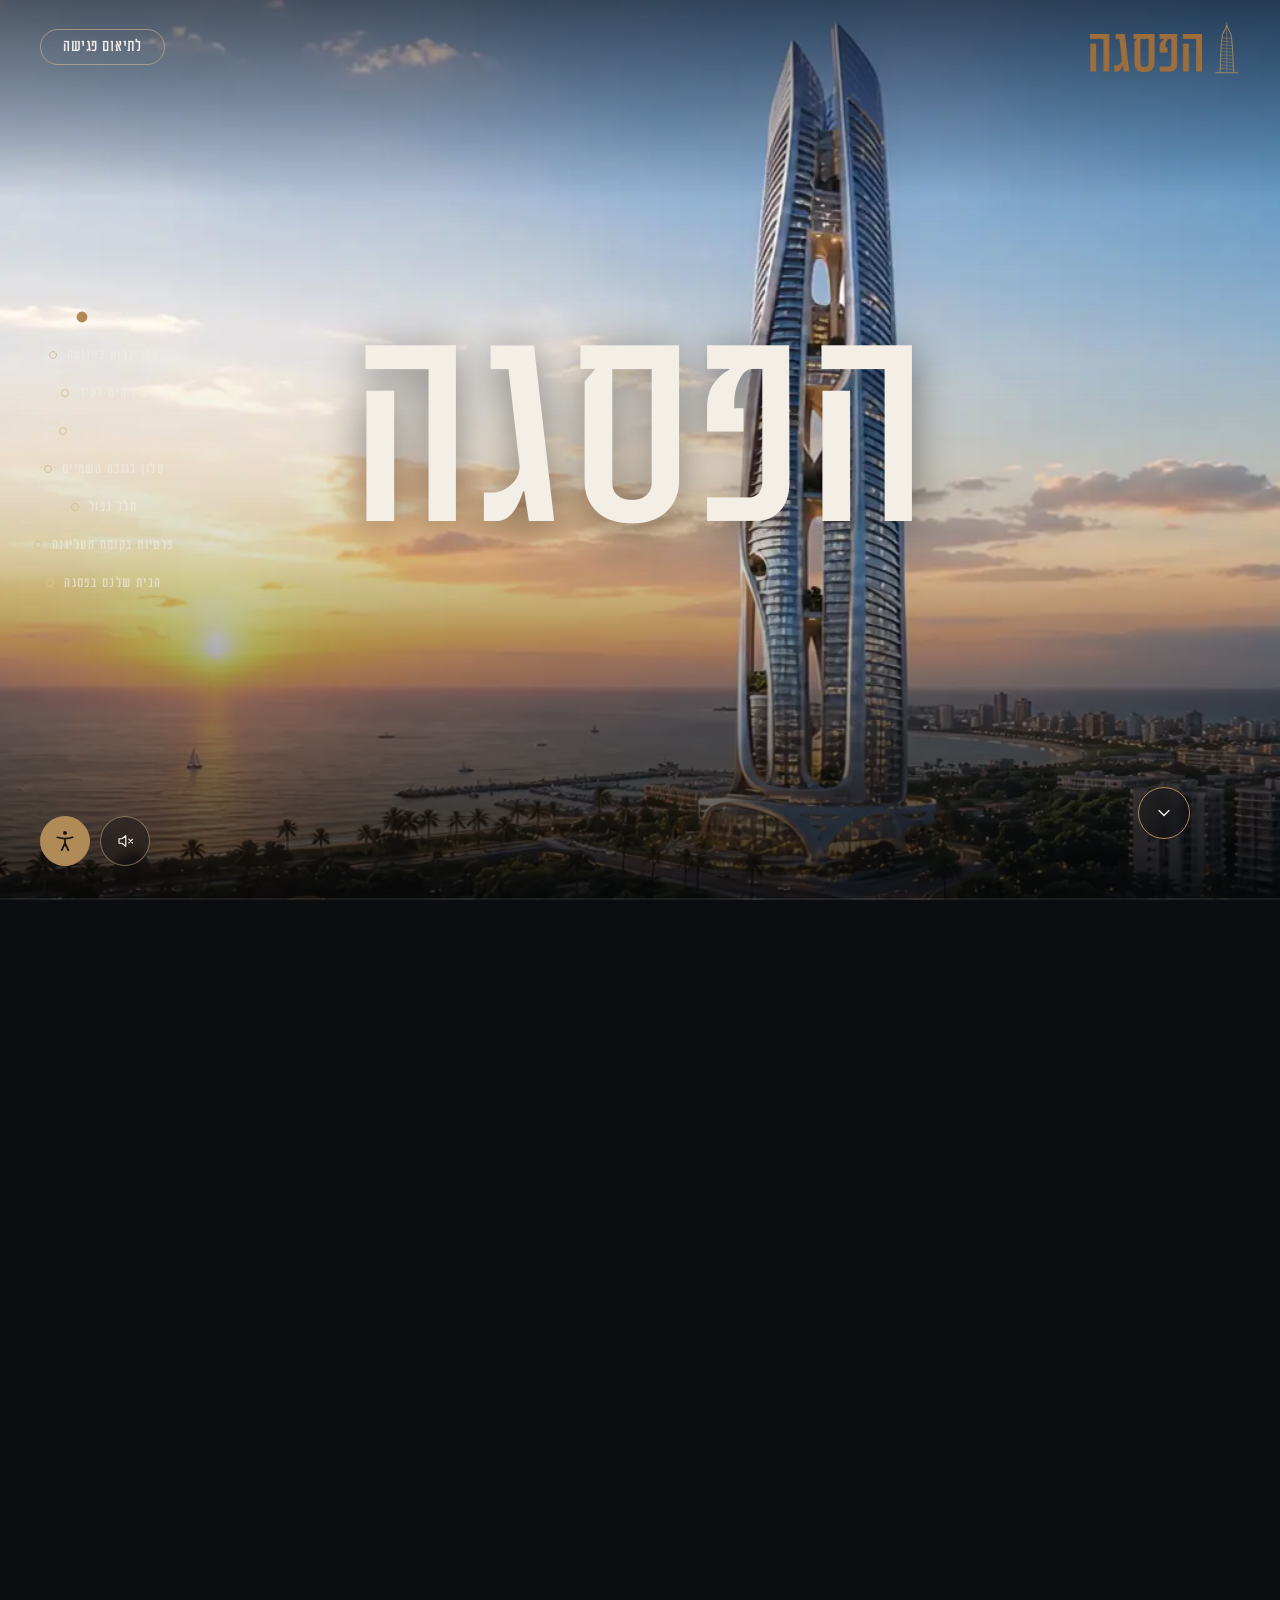
==== commit ffcf883e: "Accessibility widget, accessibility statement, privacy policy, SEO and security hardening - Accessib" ====
--- a/index.html
+++ b/index.html
@@ -3,7 +3,29 @@
 <head>
 <meta charset="utf-8">
 <meta name="viewport" content="width=device-width, initial-scale=1">
-<title>הפסגה</title>
+<title>הפסגה | מגדל מגורים יוקרתי על קו המים</title>
+<meta name="description" content="הפסגה – מגדל מגורים יוקרתי על קו המים, עם מספר מוגבל של דירות נוף ופנטהאוזים. חלונות מרצפה לתקרה, חללים כפולים ומטבח שף. השאירו פרטים לתיאום פגישה.">
+<link rel="canonical" href="https://hila0583278831-afk.github.io/hapisga-site/">
+<meta name="theme-color" content="#0b0d10">
+<meta http-equiv="Content-Security-Policy" content="default-src 'self'; script-src 'self' 'unsafe-inline'; style-src 'self' 'unsafe-inline'; img-src 'self' data: blob:; font-src 'self' data:; media-src 'self'; connect-src 'self' https://formsubmit.co; form-action 'self' https://formsubmit.co; base-uri 'none'; object-src 'none'; frame-src 'none'">
+<meta name="referrer" content="strict-origin-when-cross-origin">
+<link rel="icon" href="favicon.svg" type="image/svg+xml">
+<link rel="apple-touch-icon" href="apple-touch-icon.png">
+<meta property="og:type" content="website">
+<meta property="og:locale" content="he_IL">
+<meta property="og:site_name" content="הפסגה">
+<meta property="og:title" content="הפסגה | מגדל מגורים יוקרתי על קו המים">
+<meta property="og:description" content="מספר מוגבל של דירות נוף ופנטהאוזים. השאירו פרטים לתיאום פגישה.">
+<meta property="og:url" content="https://hila0583278831-afk.github.io/hapisga-site/">
+<meta property="og:image" content="https://hila0583278831-afk.github.io/hapisga-site/og.jpg">
+<meta property="og:image:width" content="1200"><meta property="og:image:height" content="630">
+<meta property="og:image:alt" content="מבט אווירי על מגדל הפסגה על קו המים">
+<meta name="twitter:card" content="summary_large_image">
+<link rel="preload" as="image" href="intro.jpg" fetchpriority="high">
+<script type="application/ld+json">{"@context":"https://schema.org","@type":"WebSite","name":"הפסגה","url":"https://hila0583278831-afk.github.io/hapisga-site/","inLanguage":"he"}</script>
+<link rel="stylesheet" href="a11y.css">
+<script src="a11y.js"></script>
+<noscript><style>#loader{display:none}</style></noscript>
 <style>
   @font-face{font-family:"FbElitism";src:url([data-uri]) format("opentype");font-weight:100 900;font-style:normal;font-display:block}
   :root{
@@ -33,8 +55,8 @@
 
   /* captions */
   .captions{position:fixed;z-index:3;inset-inline-start:7vw;bottom:15vh;max-width:560px;pointer-events:none}
-  .cap{position:absolute;bottom:0;inset-inline-start:0;width:min(560px,86vw);opacity:0;transform:translateY(18px);transition:opacity .7s ease,transform .7s ease}
-  .cap.on{opacity:1;transform:none}
+  .cap{position:absolute;bottom:0;inset-inline-start:0;width:min(560px,86vw);opacity:0;visibility:hidden;transform:translateY(18px);transition:opacity .7s ease,transform .7s ease,visibility 0s .7s}
+  .cap.on{opacity:1;visibility:visible;transform:none;transition:opacity .7s ease,transform .7s ease}
   .cap .num{font-size:13px;letter-spacing:.3em;color:var(--gold-soft);margin-bottom:14px;display:flex;align-items:center;gap:12px}
   .cap .num::after{content:"";width:48px;height:1px;background:var(--gold)}
   .cap h2{font-family:"FbElitism",serif;font-weight:400;font-size:clamp(34px,4.6vw,64px);line-height:1.08;margin-bottom:14px}
@@ -49,12 +71,12 @@
   .hero h1{font-family:"FbElitism",serif;font-weight:400;font-size:clamp(96px,19vw,300px);line-height:1;letter-spacing:.02em;color:var(--text);text-shadow:0 6px 40px rgba(0,0,0,.45)}
 
   /* project details */
-  .modal{position:fixed;inset:0;z-index:8;display:grid;place-items:center;padding:16px;background:rgba(5,6,8,.72);backdrop-filter:blur(8px);opacity:0;pointer-events:none;transition:opacity .4s}
-  .modal.open{opacity:1;pointer-events:auto}
+  .modal{position:fixed;inset:0;z-index:8;display:grid;place-items:center;padding:16px;background:rgba(5,6,8,.72);backdrop-filter:blur(8px);opacity:0;visibility:hidden;pointer-events:none;transition:opacity .4s,visibility 0s .4s}
+  .modal.open{opacity:1;visibility:visible;pointer-events:auto;transition:opacity .4s}
   .modal .sheet{position:relative;width:min(640px,100%);max-height:calc(100vh - 32px);overflow:auto;background:#111418;border:1px solid rgba(217,191,148,.3);border-radius:18px;padding:40px clamp(22px,4vw,44px)}
   .modal .brand{justify-content:center;margin-bottom:22px}
   .modal .brand img{height:40px}
-  .modal h3{font-weight:400;font-size:clamp(24px,2.6vw,32px);text-align:center;margin-bottom:8px}
+  .modal h2,.modal h3{font-weight:400;font-size:clamp(24px,2.6vw,32px);text-align:center;margin-bottom:8px}
   .modal .lead{text-align:center;color:var(--muted);line-height:1.6;margin-bottom:28px}
   .modal dl{display:grid;grid-template-columns:auto 1fr;gap:14px 24px;border-block:1px solid rgba(217,191,148,.2);padding:24px 0;margin-bottom:28px}
   .modal dt{color:var(--gold-soft);font-size:14px;letter-spacing:.06em;white-space:nowrap}
@@ -71,8 +93,12 @@
   .modal form{display:grid;grid-template-columns:1fr 1fr;gap:16px}
   .modal label{display:flex;flex-direction:column;gap:8px;font-size:14px;color:var(--gold-soft);letter-spacing:.04em}
   .modal label.full,.modal .send,.modal .status{grid-column:1/-1}
-  .modal input,.modal textarea{font:inherit;font-size:16px;letter-spacing:normal;color:var(--text);background:rgba(255,255,255,.04);border:1px solid rgba(217,191,148,.3);border-radius:10px;padding:12px 14px;outline:none;transition:border-color .2s}
+  .modal input,.modal textarea{font:inherit;font-size:16px;letter-spacing:normal;color:var(--text);background:rgba(255,255,255,.04);border:1px solid rgba(217,191,148,.6);border-radius:10px;padding:12px 14px;outline:none;transition:border-color .2s}
   .modal input:focus,.modal textarea:focus{border-color:var(--gold)}
+  .modal input:focus-visible,.modal textarea:focus-visible{outline:2px solid var(--gold-soft);outline-offset:2px}
+  .modal .req{color:var(--gold-soft)}
+  .modal .note{grid-column:1/-1;font-size:13px;line-height:1.6;color:var(--muted)}
+  .modal .note a{color:var(--gold-soft)}
   .modal textarea{resize:vertical;min-height:84px}
   .modal .hp{position:absolute;left:-9999px;width:1px;height:1px;opacity:0}
   .modal .send{all:unset;cursor:pointer;justify-self:center;margin-top:6px;background:var(--gold);color:#111;font-family:inherit;font-size:17px;padding:14px 44px;border-radius:999px;transition:.3s}
@@ -85,7 +111,7 @@
 
   /* chapter nav */
   nav.dots{position:fixed;z-index:4;inset-inline-end:34px;top:50%;transform:translateY(-50%);display:flex;flex-direction:column;gap:14px}
-  nav.dots button{all:unset;font-family:inherit;cursor:pointer;display:flex;align-items:center;gap:10px;flex-direction:row-reverse;color:var(--muted);font-size:12px;letter-spacing:.12em}
+  nav.dots button{all:unset;font-family:inherit;cursor:pointer;display:flex;align-items:center;gap:10px;flex-direction:row-reverse;min-height:24px;min-width:24px;justify-content:center;color:var(--muted);font-size:12px;letter-spacing:.12em}
   nav.dots button i{display:block;width:8px;height:8px;border-radius:50%;border:1px solid var(--gold-soft);transition:.3s}
   nav.dots button span{opacity:0;transition:.3s}
   nav.dots button:hover span,nav.dots button.on span{opacity:1}
@@ -100,16 +126,17 @@
   .controls button.on{border-color:var(--gold);color:var(--gold-soft)}
 
   /* progress */
-  .credit{position:fixed;z-index:4;bottom:14px;left:50%;transform:translate(-50%,6px);font-size:13px;letter-spacing:.06em;color:var(--muted);white-space:nowrap;opacity:0;pointer-events:none;transition:opacity .6s,transform .6s}
-  .credit.on{opacity:1;transform:translate(-50%,0);pointer-events:auto}
+  .credit{position:fixed;z-index:4;bottom:14px;left:50%;transform:translate(-50%,6px);font-size:13px;letter-spacing:.06em;color:var(--muted);white-space:nowrap;opacity:0;visibility:hidden;pointer-events:none;transition:opacity .6s,transform .6s,visibility 0s .6s}
+  .credit.on{opacity:1;visibility:visible;transform:translate(-50%,0);pointer-events:auto;transition:opacity .6s,transform .6s}
+  .credit .sep{margin:0 10px;opacity:.5}
   .credit a{color:var(--gold-soft);text-decoration:none;border-bottom:1px solid rgba(217,191,148,.4);padding-bottom:1px;transition:.25s}
   .credit a:hover{color:var(--text);border-color:var(--gold)}
   .progress{position:fixed;z-index:4;bottom:0;inset-inline:0;height:2px;background:rgba(255,255,255,.08)}
   .progress b{display:block;height:100%;width:0;background:var(--gold);transform-origin:right}
 
   /* next-section button: plays the next clip for visitors who'd rather not scroll */
-  .nextsec{all:unset;position:fixed;z-index:4;inset-inline-start:7vw;bottom:max(24px,calc(15vh - 74px));transform:translateY(10px);cursor:pointer;color:var(--text);opacity:0;pointer-events:none;transition:opacity .5s,transform .5s}
-  .nextsec.on{opacity:1;transform:none;pointer-events:auto}
+  .nextsec{all:unset;position:fixed;z-index:4;inset-inline-start:7vw;bottom:max(24px,calc(15vh - 74px));transform:translateY(10px);cursor:pointer;color:var(--text);opacity:0;visibility:hidden;pointer-events:none;transition:opacity .5s,transform .5s,visibility 0s .5s}
+  .nextsec.on{opacity:1;visibility:visible;transform:none;pointer-events:auto;transition:opacity .5s,transform .5s}
   .nextsec b{display:grid;place-items:center;width:52px;height:52px;border-radius:50%;border:1px solid var(--gold);background:rgba(10,12,15,.35);backdrop-filter:blur(6px);transition:.25s;animation:nudge 2s ease-in-out infinite}
   .nextsec:hover b{background:var(--gold);color:#111}
   .nextsec svg{width:20px;height:20px;fill:none;stroke:currentColor;stroke-width:1.6;stroke-linecap:round;stroke-linejoin:round}
@@ -123,13 +150,30 @@
   @keyframes pop{from{opacity:.25;transform:scale(.86)}to{opacity:1;transform:none}}
   #loader.done{opacity:0;pointer-events:none}
 
+  /* keyboard focus: all:unset above removes the browser outline, so bring one back */
+  :focus-visible{outline:2px solid var(--gold-soft);outline-offset:3px}
+  .skip{position:fixed;z-index:20;top:12px;inset-inline-start:12px;background:var(--gold);color:#111;padding:10px 18px;border-radius:999px;text-decoration:none;transform:translateY(-200%)}
+  .skip:focus{transform:none}
+  .sr{position:absolute;width:1px;height:1px;margin:-1px;overflow:hidden;clip:rect(0 0 0 0);white-space:nowrap}
+  header .cta{all:unset;cursor:pointer;color:var(--text);font-size:14px;letter-spacing:.06em;border:1px solid rgba(217,191,148,.55);padding:10px 22px;border-radius:999px;transition:.3s}
+  header .cta:hover{background:var(--gold);border-color:var(--gold);color:#111}
+  @media (prefers-reduced-motion:reduce){
+    *,*::before,*::after{animation:none!important;transition:none!important}
+  }
+  .static{position:relative;z-index:6;padding:120px 7vw 60px;max-width:760px;line-height:1.7}
+  .static h1{font-weight:400;font-size:48px;margin-bottom:24px}
+  .static h2{font-weight:400;font-size:26px;margin:28px 0 6px;color:var(--gold-soft)}
+  .static a{color:var(--gold-soft)}
+
   @media (max-width:760px){
     header{padding:16px 18px} header img{height:28px} header .brand svg{height:38px} header .cta{padding:8px 14px;font-size:12px}
     .modal dl{grid-template-columns:1fr;gap:4px} .modal dd{margin-bottom:10px}
     .modal form{grid-template-columns:1fr}
     .captions{inset-inline-start:18px;bottom:120px}
-    nav.dots{inset-inline-end:14px} nav.dots span{display:none}
-    .controls{bottom:22px;inset-inline-end:18px} .controls button{width:42px;height:42px}
+    nav.dots{inset-inline-end:8px;gap:4px} nav.dots span{display:none} nav.dots button{min-width:32px;min-height:32px}
+    .controls{bottom:22px;inset-inline-end:18px} .controls button{width:44px;height:44px}
+    .credit{font-size:11px;bottom:4px}
+    .credit .sep{margin:0 6px}
     .nextsec{inset-inline-start:18px;bottom:46px}
   }
 </style>
@@ -154,24 +198,38 @@
   </defs>
 </svg>
 
-<div id="loader"><div class="count" id="lcount" dir="ltr">1</div></div>
-
-<div id="stage"><canvas id="c"></canvas></div>
+<a class="skip" href="#captions">דלג לתוכן</a>
+
+<div id="loader" role="status" aria-label="האתר נטען"><div class="count" id="lcount" dir="ltr" aria-hidden="true">1</div></div>
+
+<div id="stage"><canvas id="c" role="img" aria-label="הדמיה של מגדל הפסגה: מבט אווירי, האדריכלות, הנוף, הסלון, החלל הכפול והקומה העליונה"></canvas></div>
 <div class="shade"></div>
 
 <header>
-  <div class="brand"><svg viewBox="0 0 60 122"><use href="#tower"/></svg><img src="logo.png" alt="הפסגה"></div>
-  <a class="cta" href="#" id="ctaTop">לתיאום פגישה</a>
+  <div class="brand"><svg viewBox="0 0 60 122" aria-hidden="true" focusable="false"><use href="#tower"/></svg><img src="logo.png" alt="הפסגה" width="600" height="203"></div>
+  <button type="button" class="cta" id="ctaTop" aria-haspopup="dialog">לתיאום פגישה</button>
 </header>
 
+<main>
 <div class="hero" id="hero"><h1>הפסגה</h1></div>
-<div class="captions" id="captions"></div>
+<div class="captions" id="captions" tabindex="-1" aria-live="polite"></div>
+<noscript><div class="static">
+  <h1>הפסגה – מגדל מגורים על קו המים</h1>
+  <h2>אדריכלות בתנועה</h2><p>קווים רכים שנפתחים אל הים, כמו גל שקפא באמצע תנועה.</p>
+  <h2>בין הים לעיר</h2><p>מיקום שמחבר את קו החוף, הירוק והעיר — הכול מתחת לרגליים.</p>
+  <h2>סלון בגובה השמיים</h2><p>חלונות מרצפה לתקרה, אור של שקיעה בכל ערב.</p>
+  <h2>חלל כפול</h2><p>גרם מדרגות פיסולי, תקרה כפולה ומרחב שנושם.</p>
+  <h2>פרטיות בקומה העליונה</h2><p>מטבח שף, חומרים טבעיים ושקט של גובה.</p>
+  <h2>הבית שלכם בפסגה</h2><p>מספר הדירות מוגבל. נשמח להראות לכם מקרוב.</p>
+  <p><a href="accessibility.html">הצהרת נגישות</a> · <a href="privacy.html">מדיניות פרטיות</a></p>
+</div></noscript>
+</main>
 
 <div class="modal" id="details" role="dialog" aria-modal="true" aria-labelledby="dTitle">
   <div class="sheet">
-    <button class="close" title="סגירה"><svg viewBox="0 0 24 24"><path d="M6 6l12 12M18 6L6 18"/></svg></button>
-    <div class="brand"><svg viewBox="0 0 60 122"><use href="#tower"/></svg><img src="logo.png" alt="הפסגה"></div>
-    <h3 id="dTitle">פרטים על הפרויקט</h3>
+    <button type="button" class="close" aria-label="סגירה"><svg viewBox="0 0 24 24" aria-hidden="true"><path d="M6 6l12 12M18 6L6 18"/></svg></button>
+    <div class="brand"><svg viewBox="0 0 60 122" aria-hidden="true" focusable="false"><use href="#tower"/></svg><img src="logo.png" alt="הפסגה" width="600" height="203"></div>
+    <h2 id="dTitle">פרטים על הפרויקט</h2>
     <p class="lead" id="dLead"></p>
     <dl id="dList"></dl>
     <div class="actions" id="dActions"></div>
@@ -180,31 +238,32 @@
 
 <div class="modal" id="contact" role="dialog" aria-modal="true" aria-labelledby="cTitle">
   <div class="sheet">
-    <button class="close" title="סגירה"><svg viewBox="0 0 24 24"><path d="M6 6l12 12M18 6L6 18"/></svg></button>
-    <div class="brand"><svg viewBox="0 0 60 122"><use href="#tower"/></svg><img src="logo.png" alt="הפסגה"></div>
-    <h3 id="cTitle">לתיאום פגישה</h3>
-    <p class="lead">השאירו פרטים ונחזור אליכם בהקדם.</p>
+    <button type="button" class="close" aria-label="סגירה"><svg viewBox="0 0 24 24" aria-hidden="true"><path d="M6 6l12 12M18 6L6 18"/></svg></button>
+    <div class="brand"><svg viewBox="0 0 60 122" aria-hidden="true" focusable="false"><use href="#tower"/></svg><img src="logo.png" alt="הפסגה" width="600" height="203"></div>
+    <h2 id="cTitle">לתיאום פגישה</h2>
+    <p class="lead">השאירו פרטים ונחזור אליכם בהקדם. שדות המסומנים ב-<span class="req" aria-hidden="true">*</span> הם שדות חובה.</p>
     <form id="cForm">
       <input class="hp" type="text" name="_honey" tabindex="-1" autocomplete="off" aria-hidden="true">
-      <label>שם מלא<input name="שם" required autocomplete="name"></label>
-      <label>טלפון<input name="טלפון" type="tel" required autocomplete="tel" dir="ltr"></label>
-      <label>אימייל<input name="אימייל" type="email" autocomplete="email" dir="ltr"></label>
-      <label>מועד נוח לפגישה<input name="מועד נוח" placeholder="לדוגמה: יום ג׳ אחר הצהריים"></label>
-      <label class="full">הודעה<textarea name="הודעה" rows="3"></textarea></label>
+      <label>שם מלא <span class="req" aria-hidden="true">*</span><input name="שם" required maxlength="80" autocomplete="name"></label>
+      <label>טלפון <span class="req" aria-hidden="true">*</span><input name="טלפון" type="tel" required maxlength="20" pattern="[0-9+\-\s()]{7,20}" autocomplete="tel" dir="ltr"></label>
+      <label>אימייל<input name="אימייל" type="email" maxlength="120" autocomplete="email" dir="ltr"></label>
+      <label>מועד נוח לפגישה<input name="מועד נוח" maxlength="80" placeholder="לדוגמה: יום ג׳ אחר הצהריים"></label>
+      <label class="full">הודעה<textarea name="הודעה" rows="3" maxlength="1000"></textarea></label>
+      <p class="note">הפרטים ישמשו רק לחזרה אליכם ולתיאום הפגישה שביקשתם. בלי שם וטלפון לא נוכל לחזור אליכם. הפרטים מועברים אלינו באמצעות שירות FormSubmit ונשמרים בתיבת הדוא״ל שלנו (Google), ששרתיהם בארה״ב. נא לא לכתוב בהודעה מספר תעודת זהות או פרטים פיננסיים. אפשר לבקש לעיין בפרטים, לתקן אותם או למחוק אותם. פרטים נוספים ב<a href="privacy.html">מדיניות הפרטיות</a>.</p>
       <button class="send" type="submit">שליחה</button>
-      <p class="status" id="cStatus" role="status"></p>
+      <p class="status" id="cStatus" role="status" tabindex="-1"></p>
     </form>
   </div>
 </div>
-<nav class="dots" id="dots"></nav>
+<nav class="dots" id="dots" aria-label="פרקי הפרויקט"></nav>
 
 <div class="controls">
-  <button id="music" title="מוזיקה" hidden><svg viewBox="0 0 24 24" id="musicIcon"></svg></button>
+  <button type="button" id="music" aria-label="מוזיקת רקע" aria-pressed="false" hidden><svg viewBox="0 0 24 24" id="musicIcon" aria-hidden="true"></svg></button>
 </div>
 <audio id="bgm" src="music.mp3" loop preload="none"></audio>
 
-<button class="nextsec" id="nextSec" title="לחלק הבא" aria-label="לחלק הבא"><b><svg viewBox="0 0 24 24"><path d="M6 9l6 6 6-6"/></svg></b></button>
-<div class="credit" id="credit">עיצוב ובנייה: <a href="https://wa.me/972559653225" target="_blank" rel="noopener">הילה איבגי</a></div>
+<button type="button" class="nextsec" id="nextSec" aria-label="לחלק הבא"><b><svg viewBox="0 0 24 24" aria-hidden="true"><path d="M6 9l6 6 6-6"/></svg></b></button>
+<footer class="credit" id="credit"><a href="accessibility.html">הצהרת נגישות</a><span class="sep" aria-hidden="true">|</span><a href="privacy.html">מדיניות פרטיות</a><span class="sep" aria-hidden="true">|</span>עיצוב ובנייה: <a href="https://wa.me/972559653225" target="_blank" rel="noopener noreferrer" aria-label="הילה איבגי (וואטסאפ, נפתח בחלון חדש)">הילה איבגי</a></footer>
 <div class="progress"><b id="pbar"></b></div>
 
 <div id="track"></div>
@@ -258,14 +317,15 @@
     d=document.createElement("div"); d.className="cap";
     d.innerHTML=`<div class="num"><span dir="ltr">${String(i+1).padStart(2,"0")} / ${String(CHAPTERS.length).padStart(2,"0")}</span></div><h2>${ch.title}</h2><p>${ch.text}</p>`;
     if(i===CHAPTERS.length-1){
-      const m=document.createElement("button"); m.className="more";
-      m.innerHTML=`לפרטים על הפרויקט <svg viewBox="0 0 24 24"><path d="M15 6l-6 6 6 6"/></svg>`;
+      const m=document.createElement("button"); m.type="button"; m.className="more"; m.setAttribute("aria-haspopup","dialog");
+      m.innerHTML=`לפרטים על הפרויקט <svg viewBox="0 0 24 24" aria-hidden="true"><path d="M15 6l-6 6 6 6"/></svg>`;
       m.onclick=()=>openModal(detailsEl); d.appendChild(m);
     }
     capsEl.appendChild(d);
   }
   caps.push(d);
-  const b=document.createElement("button"); b.innerHTML=`<i></i><span>${ch.title}</span>`;
+  const b=document.createElement("button"); b.type="button"; b.innerHTML=`<i aria-hidden="true"></i><span>${ch.title}</span>`;
+  b.setAttribute("aria-label",ch.title);
   b.onclick=()=>goTo(i); dotsEl.appendChild(b);
 });
 const dots=[...dotsEl.children];
@@ -276,11 +336,23 @@
 PROJECT.facts.forEach(([k,v])=>{ const dt=document.createElement("dt"), dd=document.createElement("dd"); dt.textContent=k; dd.textContent=v; document.getElementById("dList").append(dt,dd); });
 document.getElementById("dActions").innerHTML=
   `<a class="primary" href="tel:${PROJECT.phone.replace(/\D/g,"")}">התקשרו: <span dir="ltr">${PROJECT.phone}</span></a>`+
-  `<a href="https://wa.me/${PROJECT.whatsapp}" target="_blank" rel="noopener">שלחו הודעה בוואטסאפ</a>`;
-
-/* ---------- popups (details, contact) ---------- */
-function openModal(m){ stopPlay(); m.classList.add("open"); }
-function closeModal(m){ m.classList.remove("open"); }
+  `<a href="https://wa.me/${PROJECT.whatsapp}" target="_blank" rel="noopener noreferrer">שלחו הודעה בוואטסאפ<span class="sr"> (נפתח בחלון חדש)</span></a>`;
+
+/* ---------- popups (details, contact): focus moves in, Tab stays inside, and returns to the opener on close ---------- */
+let modalOpener=null, formOpenedAt=0;
+function openModal(m){
+  stopPlay(); modalOpener=document.activeElement; m.classList.add("open");
+  if(m===contactEl) formOpenedAt=Date.now();
+  setTimeout(()=>m.querySelector(".close").focus(),30);
+}
+function closeModal(m){ m.classList.remove("open"); if(modalOpener&&modalOpener.focus) modalOpener.focus(); modalOpener=null; }
+function trapTab(e,m){
+  const f=[...m.querySelectorAll('button,a[href],input:not(.hp),textarea,[tabindex]:not([tabindex="-1"])')].filter(el=>!el.disabled&&el.offsetParent!==null);
+  if(!f.length) return;
+  const first=f[0], last=f[f.length-1];
+  if(e.shiftKey&&document.activeElement===first){ e.preventDefault(); last.focus(); }
+  else if(!e.shiftKey&&document.activeElement===last){ e.preventDefault(); first.focus(); }
+}
 document.querySelectorAll(".modal").forEach(m=>{
   m.querySelector(".close").onclick=()=>closeModal(m);
   m.onclick=e=>{ if(e.target===m) closeModal(m); };
@@ -290,20 +362,24 @@
 const contactEl=document.getElementById("contact"), cForm=document.getElementById("cForm"), cStatus=document.getElementById("cStatus");
 cForm.onsubmit=async e=>{
   e.preventDefault();
-  if(cForm._honey.value) return;                 // bots fill the hidden field
+  if(cForm._honey.value || Date.now()-formOpenedAt<3000) return;   // bots fill the hidden field, or submit instantly
   const data=Object.fromEntries(new FormData(cForm)); delete data._honey;
   const send=cForm.querySelector(".send"); send.disabled=true; cStatus.textContent="שולח...";
   try{
     const r=await fetch(`https://formsubmit.co/ajax/${PROJECT.email}`,{
       method:"POST", headers:{"Content-Type":"application/json","Accept":"application/json"},
-      body:JSON.stringify({...data, _subject:"פנייה חדשה לתיאום פגישה - הפסגה", _template:"table", ...(data["אימייל"]?{_replyto:data["אימייל"]}:{})})
+      body:JSON.stringify({...data, _honey:"", _blacklist:"casino, crypto, viagra, porn, seo services", _subject:"פנייה חדשה לתיאום פגישה - הפסגה", _template:"table", ...(data["אימייל"]?{_replyto:data["אימייל"]}:{})})
     });
     const j=await r.json().catch(()=>({}));
     if(!r.ok || String(j.success)!=="true") throw new Error(j.message||r.status);
-    cForm.outerHTML=`<div class="thanks"><h3>תודה, ${data["שם"].replace(/[<>&]/g,"")}!</h3><p>הפרטים התקבלו. נחזור אליכם בהקדם לתיאום הפגישה.</p></div>`;
+    const t=document.createElement("div"); t.className="thanks";
+    t.innerHTML='<h3 tabindex="-1"></h3><p>הפרטים התקבלו. נחזור אליכם בהקדם לתיאום הפגישה.</p>';
+    t.querySelector("h3").textContent=`תודה, ${data["שם"]}!`;
+    cForm.replaceWith(t); t.querySelector("h3").focus();
   }catch(err){
     send.disabled=false;
     cStatus.innerHTML=`השליחה לא הצליחה. אפשר לנסות שוב או לכתוב לנו ישירות: <a href="mailto:${PROJECT.email}" dir="ltr">${PROJECT.email}</a>`;
+    cStatus.focus();
   }
 };
 
@@ -382,9 +458,12 @@
 }
 addEventListener("scroll",onScroll,{passive:true});
 
+/* reduced motion (system setting or the accessibility widget): jump between sections instead of animating */
+const reduceMQ=matchMedia("(prefers-reduced-motion: reduce)");
+const reduced=()=>reduceMQ.matches||document.documentElement.classList.contains("a11y-still");
 function loop(){
   current+= (target-current)*0.18;
-  if(Math.abs(target-current)<0.05) current=target;
+  if(Math.abs(target-current)<0.05||reduced()) current=target;
   const g=Math.round(current);
   draw(g);
   const [c,i]=loc(g);
@@ -392,7 +471,7 @@
   const show = c===0 ? (i<CHAPTERS[0].frames-10 ? 0 : -1)
              : i>6 && i<CHAPTERS[c].frames-10 ? c : (c===CHAPTERS.length-1 && i>6 ? c : -1);
   if(show!==activeCap){ caps.forEach((el,k)=>el.classList.toggle("on",k===show)); activeCap=show; }
-  dots.forEach((d,k)=>d.classList.toggle("on",k===c));
+  dots.forEach((d,k)=>{ d.classList.toggle("on",k===c); if(k===c) d.setAttribute("aria-current","step"); else d.removeAttribute("aria-current"); });
   nextSec.classList.toggle("on", !playing && c<CHAPTERS.length-1);
   creditEl.classList.toggle("on", c===CHAPTERS.length-1);
   requestAnimationFrame(loop);
@@ -403,7 +482,8 @@
 const frameToY = g => g/(TOTAL-1)*maxScroll();
 let anim=null;
 function scrollToY(y,dur){
-  cancelAnimationFrame(anim); const y0=scrollY, d=y-y0, t0=performance.now();
+  cancelAnimationFrame(anim); if(reduced()){ scrollTo(0,y); return; }
+  const y0=scrollY, d=y-y0, t0=performance.now();
   dur = dur ?? Math.min(2600,Math.max(700,Math.abs(d)*0.9));
   const step=t=>{ const k=Math.min(1,(t-t0)/dur), e=k<.5?2*k*k:1-Math.pow(-2*k+2,2)/2;
     scrollTo(0,y0+d*e); if(k<1) anim=requestAnimationFrame(step); };
@@ -434,13 +514,16 @@
   const c=curChapter(); if(c>=CHAPTERS.length-1) return;
   cancelAnimationFrame(anim);
   playUntil=frameToY(starts[c+1]+CHAPTERS[c+1].frames-12);
+  if(reduced()){ scrollTo(0,playUntil); return; }
   playing=true; lastT=performance.now(); requestAnimationFrame(playStep);
 };
 addEventListener("wheel",()=>{ if(playing) stopPlay(); cancelAnimationFrame(anim); },{passive:true});
 addEventListener("touchstart",()=>{ if(playing) stopPlay(); cancelAnimationFrame(anim); },{passive:true});
 addEventListener("keydown",e=>{
   const openM=document.querySelector(".modal.open");
-  if(openM){ if(e.key==="Escape") closeModal(openM); return; }
+  if(openM){ if(e.key==="Escape") closeModal(openM); else if(e.key==="Tab") trapTab(e,openM); return; }
+  // keys typed on a focused control (button, link, field) keep their normal meaning
+  if(e.target.closest("button,a,input,textarea,select,[role=dialog]")) return;
   if(e.key==="ArrowDown"||e.key==="PageDown"||e.key==="ArrowLeft"){e.preventDefault();nextChapter();}
   if(e.key==="ArrowUp"||e.key==="PageUp"||e.key==="ArrowRight"){e.preventDefault();prevChapter();}
   if(e.key===" "){e.preventDefault();nextSec.click();}
@@ -452,7 +535,7 @@
 const SPEAKER='<path d="M4 9h4l5-4v14l-5-4H4z"/>';
 const MUSIC_VOL=.6, FADE_STEPS=8;
 let musicOn=false, fadeT;
-function setMusicIcon(){ musicIcon.innerHTML = SPEAKER + (musicOn ? '<path d="M16.5 8.5a5 5 0 010 7M19 6a8.5 8.5 0 010 12"/>' : '<path d="M17 9.5l5 5M22 9.5l-5 5"/>'); musicBtn.classList.toggle("on",musicOn); }
+function setMusicIcon(){ musicIcon.innerHTML = SPEAKER + (musicOn ? '<path d="M16.5 8.5a5 5 0 010 7M19 6a8.5 8.5 0 010 12"/>' : '<path d="M17 9.5l5 5M22 9.5l-5 5"/>'); musicBtn.classList.toggle("on",musicOn); musicBtn.setAttribute("aria-pressed",musicOn); }
 // counts fade steps instead of reading bgm.volume back, so the pause always happens (iOS ignores volume)
 function fadeTo(on){
   clearInterval(fadeT); let k=0;
--- a/a11y.css
+++ b/a11y.css
@@ -0,0 +1,62 @@
+/* ============================================================
+   Accessibility widget (תוסף נגישות)
+   ============================================================ */
+.controls .a11y-btn{background:var(--gold);border-color:var(--gold);color:#111}
+.controls .a11y-btn:hover,.controls .a11y-btn[aria-expanded="true"]{background:var(--gold-soft);border-color:var(--gold-soft)}
+.controls .a11y-btn svg{width:26px;height:26px}
+
+.a11y-panel{position:fixed;z-index:9;bottom:96px;inset-inline-end:40px;width:min(360px,calc(100vw - 32px));max-height:calc(100vh - 120px);overflow-y:auto;overscroll-behavior:contain;background:rgba(17,20,24,.97);color:var(--text);border:1px solid rgba(217,191,148,.35);border-radius:18px;box-shadow:0 40px 90px -30px rgba(0,0,0,.8);padding:20px;font-family:"FbElitism",Arial,sans-serif;opacity:0;visibility:hidden;transform:scale(.96);transition:opacity .3s,transform .4s,visibility 0s .3s}
+.a11y-panel.is-open{opacity:1;visibility:visible;transform:none;transition:opacity .3s,transform .4s,visibility 0s}
+.a11y-panel__head{display:flex;align-items:center;justify-content:space-between;gap:12px;margin-bottom:16px}
+.a11y-panel__title{margin:0;font-weight:400;font-size:22px;line-height:1.2}
+.a11y-panel button{font-family:inherit}
+.a11y-close{width:40px;height:40px;border-radius:50%;border:1px solid rgba(243,238,230,.3);background:transparent;color:var(--text);cursor:pointer;font-size:22px;line-height:1}
+.a11y-close:hover{background:var(--gold-soft);color:#111;border-color:var(--gold-soft)}
+.a11y-size{display:flex;align-items:center;justify-content:space-between;gap:10px;padding:12px 14px;border:1px solid rgba(243,238,230,.16);border-radius:12px;margin-bottom:10px}
+.a11y-size span{font-size:16px}
+.a11y-size__ctrl{display:flex;align-items:center;gap:6px}
+.a11y-size output{min-width:46px;text-align:center;font-size:15px;color:var(--gold-soft)}
+.a11y-size button{width:42px;height:42px;border-radius:10px;border:1px solid rgba(243,238,230,.3);background:transparent;color:var(--text);font-size:20px;cursor:pointer}
+.a11y-size button:hover{background:var(--gold-soft);color:#111}
+.a11y-grid{display:grid;grid-template-columns:repeat(2,minmax(0,1fr));gap:8px}
+.a11y-opt{min-height:74px;display:flex;flex-direction:column;align-items:center;justify-content:center;gap:6px;padding:10px 8px;border-radius:12px;border:1px solid rgba(243,238,230,.16);background:rgba(255,255,255,.03);color:var(--text);font-size:15px;line-height:1.25;text-align:center;cursor:pointer;transition:background .25s,border-color .25s,color .25s}
+.a11y-opt svg{width:24px;height:24px;flex:none}
+.a11y-opt:hover{border-color:var(--gold-soft)}
+.a11y-opt[aria-pressed="true"]{background:var(--gold-soft);border-color:var(--gold-soft);color:#111}
+.a11y-panel button:focus-visible,.a11y-panel a:focus-visible{outline:3px solid var(--gold-soft);outline-offset:2px}
+.a11y-foot{display:flex;justify-content:space-between;align-items:center;gap:10px;margin-top:14px;padding-top:14px;border-top:1px solid rgba(243,238,230,.14)}
+.a11y-reset{min-height:42px;padding:0 16px;border-radius:999px;border:1px solid rgba(243,238,230,.3);background:transparent;color:var(--text);font-size:15px;cursor:pointer}
+.a11y-reset:hover{background:var(--text);color:#111}
+.a11y-foot a{color:var(--gold-soft);font-size:15px}
+.a11y-foot a:hover{color:#fff}
+@media (max-width:760px){
+  .a11y-panel{bottom:78px;inset-inline-end:16px}
+}
+
+/* ---------- settings applied to the page ---------- */
+/* text size: scale the text layers only; the full-screen canvas keeps its size */
+html[data-a11y-size="1"] :is(header,.captions,.hero,.modal .sheet,.credit,nav.dots){zoom:1.12}
+html[data-a11y-size="2"] :is(header,.captions,.hero,.modal .sheet,.credit,nav.dots){zoom:1.25}
+html[data-a11y-size="3"] :is(header,.captions,.hero,.modal .sheet,.credit,nav.dots){zoom:1.4}
+html[data-a11y-size="-1"] :is(header,.captions,.hero,.modal .sheet,.credit,nav.dots){zoom:.92}
+
+/* high contrast: darker overlay, full-strength text */
+html.a11y-contrast{--muted:#ffffff;--gold-soft:#f2d9a8}
+html.a11y-contrast .shade{background:rgba(0,0,0,.55)}
+html.a11y-contrast .cap h2,html.a11y-contrast .cap p,html.a11y-contrast .hero h1{text-shadow:0 2px 6px #000,0 0 18px #000}
+html.a11y-contrast .modal .sheet{background:#000;border-color:#f2d9a8}
+html.a11y-invert{filter:invert(1) hue-rotate(180deg)}
+html.a11y-invert img,html.a11y-invert canvas{filter:invert(1) hue-rotate(180deg)}
+html.a11y-gray{filter:grayscale(1)}
+
+html.a11y-links a{text-decoration:underline!important;text-underline-offset:3px;outline:2px solid #F2C14E!important;outline-offset:2px}
+html.a11y-links button:not(.a11y-opt):not(.a11y-close):not(.a11y-reset):not(.a11y-btn):not([data-size]){outline:2px solid #F2C14E!important;outline-offset:2px}
+
+html.a11y-font body,html.a11y-font body *:not(svg):not(svg *){font-family:Arial,sans-serif!important;letter-spacing:normal!important}
+html.a11y-spacing body *:not(svg):not(svg *){line-height:1.9!important;letter-spacing:.04em!important;word-spacing:.12em!important}
+html.a11y-spacing .hero h1,html.a11y-spacing .cap h2{line-height:1.2!important}
+
+html.a11y-cursor,html.a11y-cursor *{cursor:url("data:image/svg+xml,%3Csvg xmlns='http://www.w3.org/2000/svg' width='48' height='48' viewBox='0 0 48 48'%3E%3Cpath d='M6 4l30 16-13 3 8 15-6 3-8-15-11 9z' fill='%23111' stroke='%23fff' stroke-width='2.5' stroke-linejoin='round'/%3E%3C/svg%3E") 6 4,auto!important}
+
+/* stop animations: no transitions, no looping motion; the page JS also jumps between sections instead of playing them */
+html.a11y-still *,html.a11y-still *::before,html.a11y-still *::after{animation:none!important;transition:none!important;scroll-behavior:auto!important}
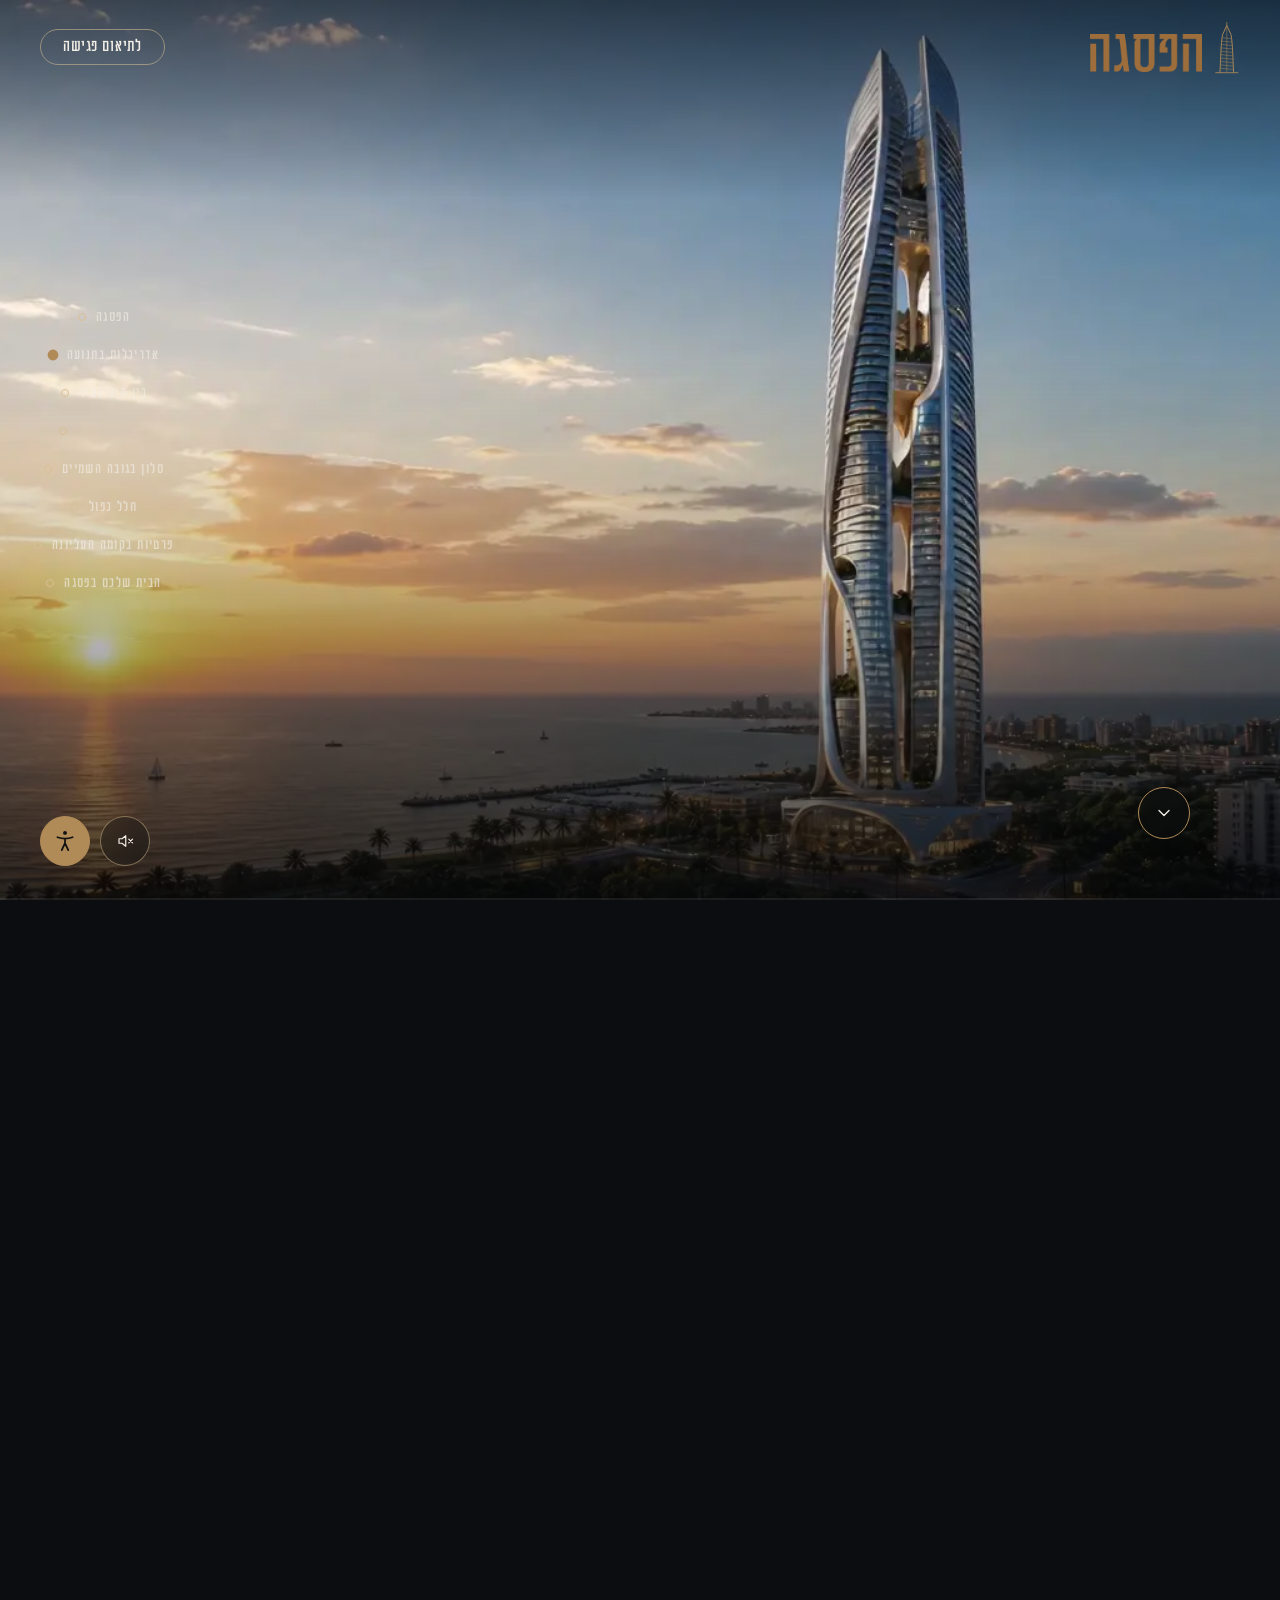
==== commit d78f70ec: "Designer logo next to the credit name; two-line footer on phones Co-Authored-By: Claude Opus 5.5 <no" ====
--- a/index.html
+++ b/index.html
@@ -129,6 +129,10 @@
   .credit{position:fixed;z-index:4;bottom:14px;left:50%;transform:translate(-50%,6px);font-size:13px;letter-spacing:.06em;color:var(--muted);white-space:nowrap;opacity:0;visibility:hidden;pointer-events:none;transition:opacity .6s,transform .6s,visibility 0s .6s}
   .credit.on{opacity:1;visibility:visible;transform:translate(-50%,0);pointer-events:auto;transition:opacity .6s,transform .6s}
   .credit .sep{margin:0 10px;opacity:.5}
+  .credit{display:flex;align-items:center}
+  .credit .by{display:inline-flex;align-items:center}
+  .credit a.hila{display:inline-flex;align-items:center;gap:8px;margin-inline-start:6px}
+  .credit a.hila img{height:18px;width:auto;display:block}
   .credit a{color:var(--gold-soft);text-decoration:none;border-bottom:1px solid rgba(217,191,148,.4);padding-bottom:1px;transition:.25s}
   .credit a:hover{color:var(--text);border-color:var(--gold)}
   .progress{position:fixed;z-index:4;bottom:0;inset-inline:0;height:2px;background:rgba(255,255,255,.08)}
@@ -172,8 +176,12 @@
     .captions{inset-inline-start:18px;bottom:120px}
     nav.dots{inset-inline-end:8px;gap:4px} nav.dots span{display:none} nav.dots button{min-width:32px;min-height:32px}
     .controls{bottom:22px;inset-inline-end:18px} .controls button{width:44px;height:44px}
-    .credit{font-size:11px;bottom:4px}
+    /* two lines at the bottom right; the next-section arrow there is hidden in the last section */
+    .credit{font-size:12px;bottom:76px;left:auto;right:16px;transform:translateY(6px);flex-direction:column;align-items:flex-end;gap:6px}
+    .credit.on{transform:none}
+    .credit .sep.mid{display:none}
     .credit .sep{margin:0 6px}
+    .credit a.hila img{height:15px}
     .nextsec{inset-inline-start:18px;bottom:46px}
   }
 </style>
@@ -263,7 +271,7 @@
 <audio id="bgm" src="music.mp3" loop preload="none"></audio>
 
 <button type="button" class="nextsec" id="nextSec" aria-label="לחלק הבא"><b><svg viewBox="0 0 24 24" aria-hidden="true"><path d="M6 9l6 6 6-6"/></svg></b></button>
-<footer class="credit" id="credit"><a href="accessibility.html">הצהרת נגישות</a><span class="sep" aria-hidden="true">|</span><a href="privacy.html">מדיניות פרטיות</a><span class="sep" aria-hidden="true">|</span>עיצוב ובנייה: <a href="https://wa.me/972559653225" target="_blank" rel="noopener noreferrer" aria-label="הילה איבגי (וואטסאפ, נפתח בחלון חדש)">הילה איבגי</a></footer>
+<footer class="credit" id="credit"><span><a href="accessibility.html">הצהרת נגישות</a><span class="sep" aria-hidden="true">|</span><a href="privacy.html">מדיניות פרטיות</a></span><span class="sep mid" aria-hidden="true">|</span><span class="by">עיצוב ובנייה: <a href="https://wa.me/972559653225" target="_blank" rel="noopener noreferrer" aria-label="הילה איבגי (וואטסאפ, נפתח בחלון חדש)" class="hila">הילה איבגי<img src="hila-logo.png" alt="" width="560" height="120"></a></span></footer>
 <div class="progress"><b id="pbar"></b></div>
 
 <div id="track"></div>
